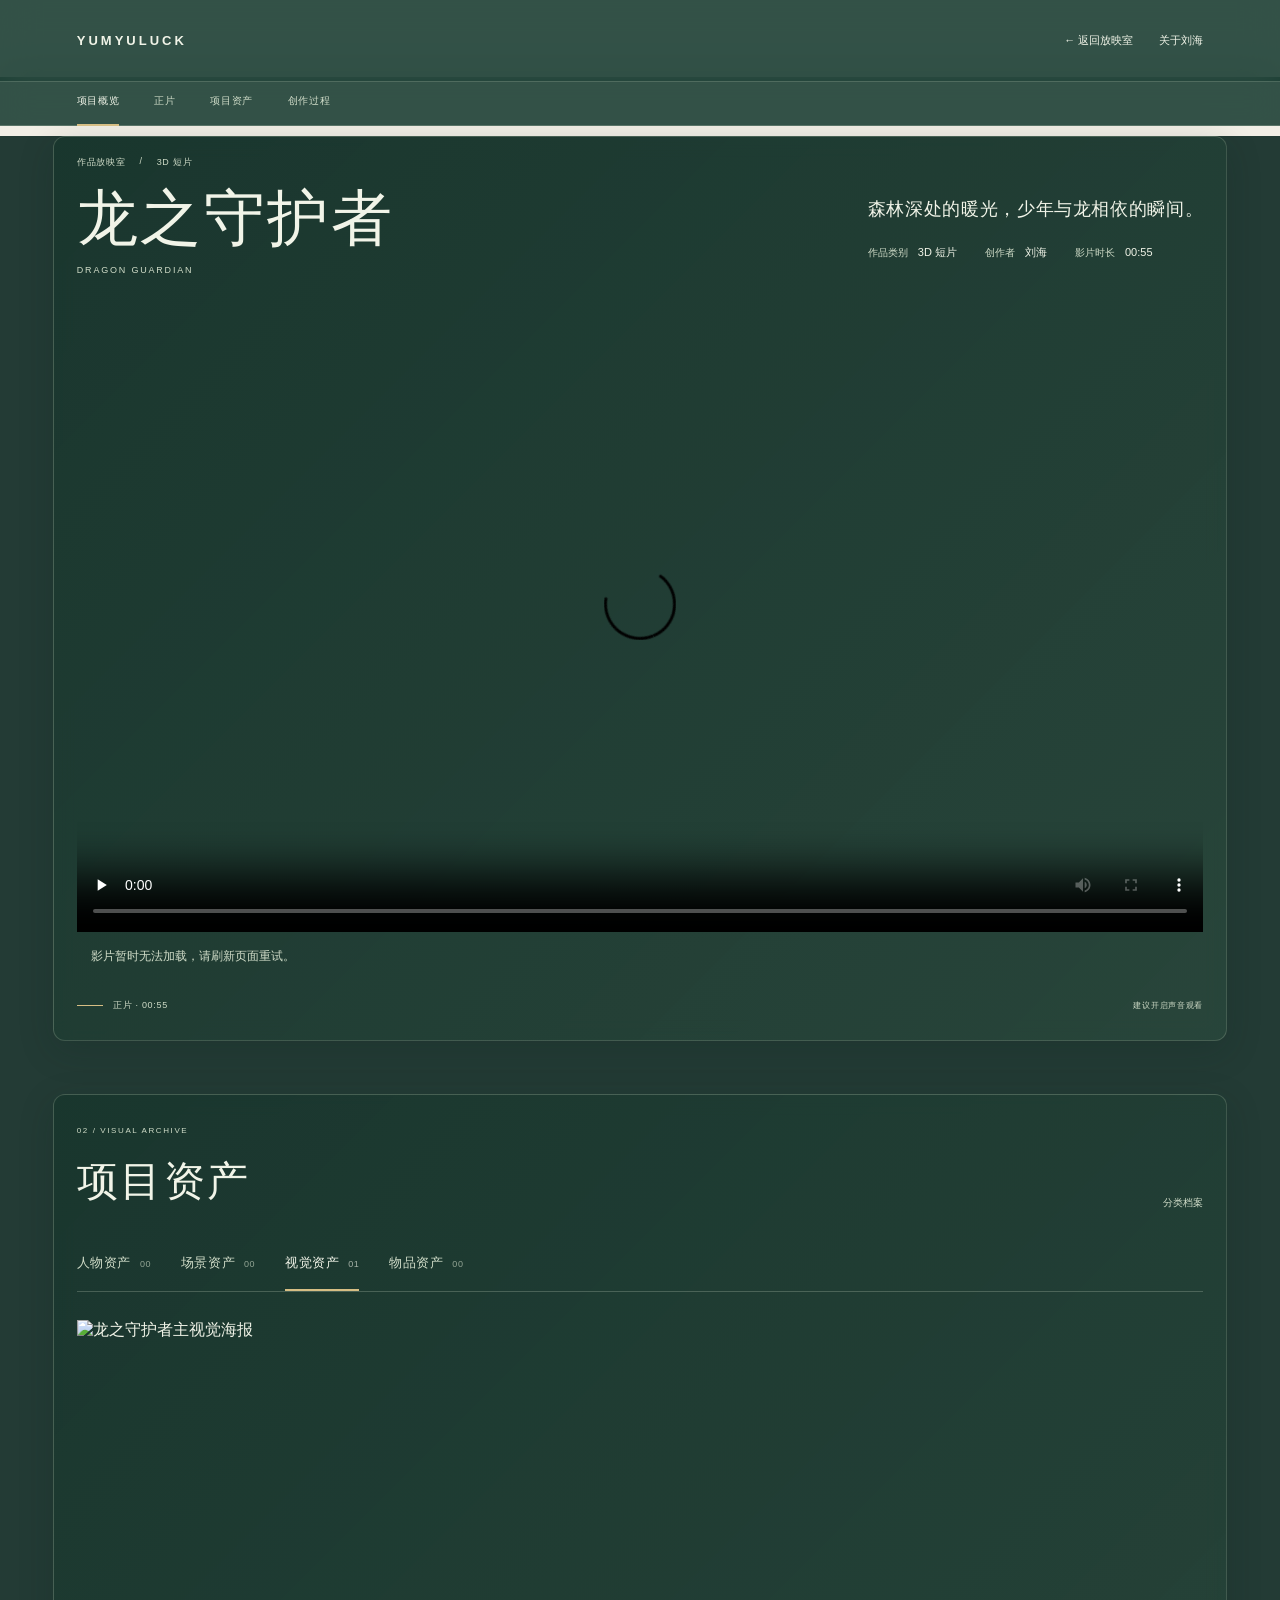
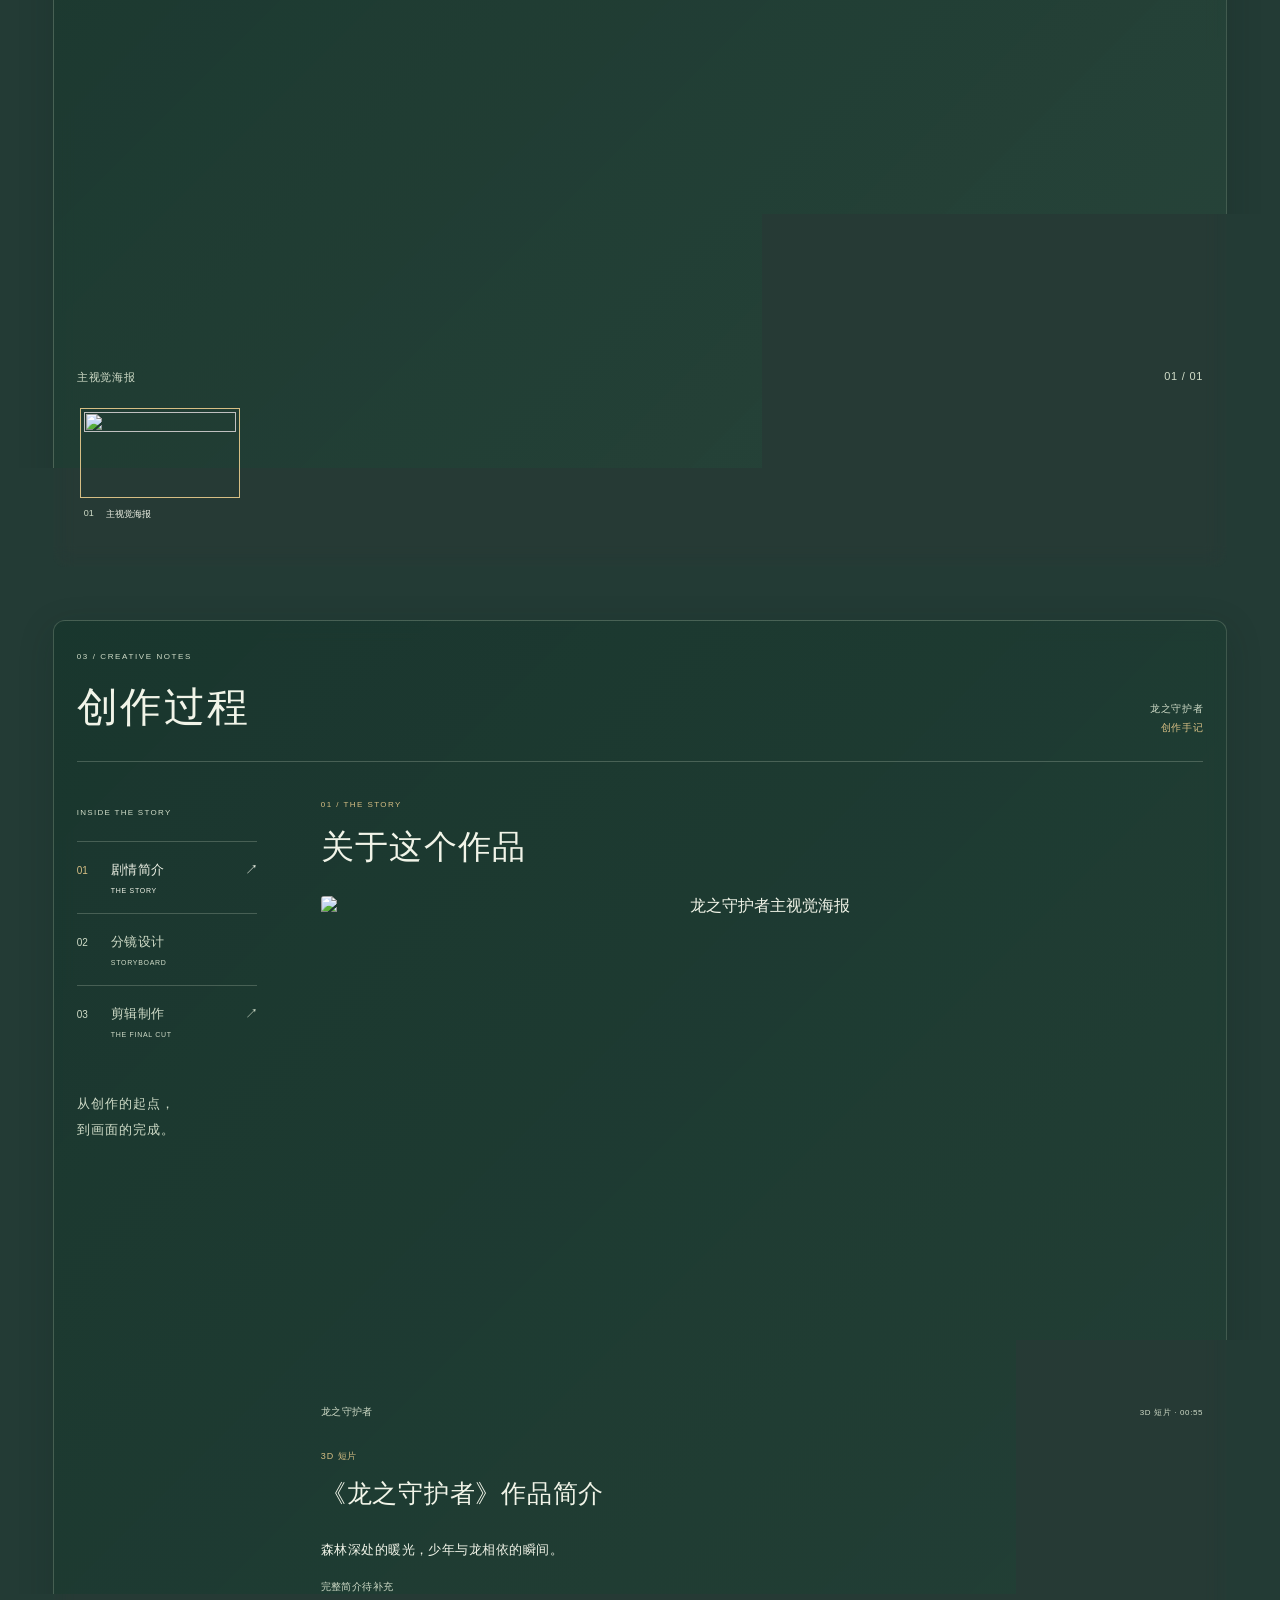
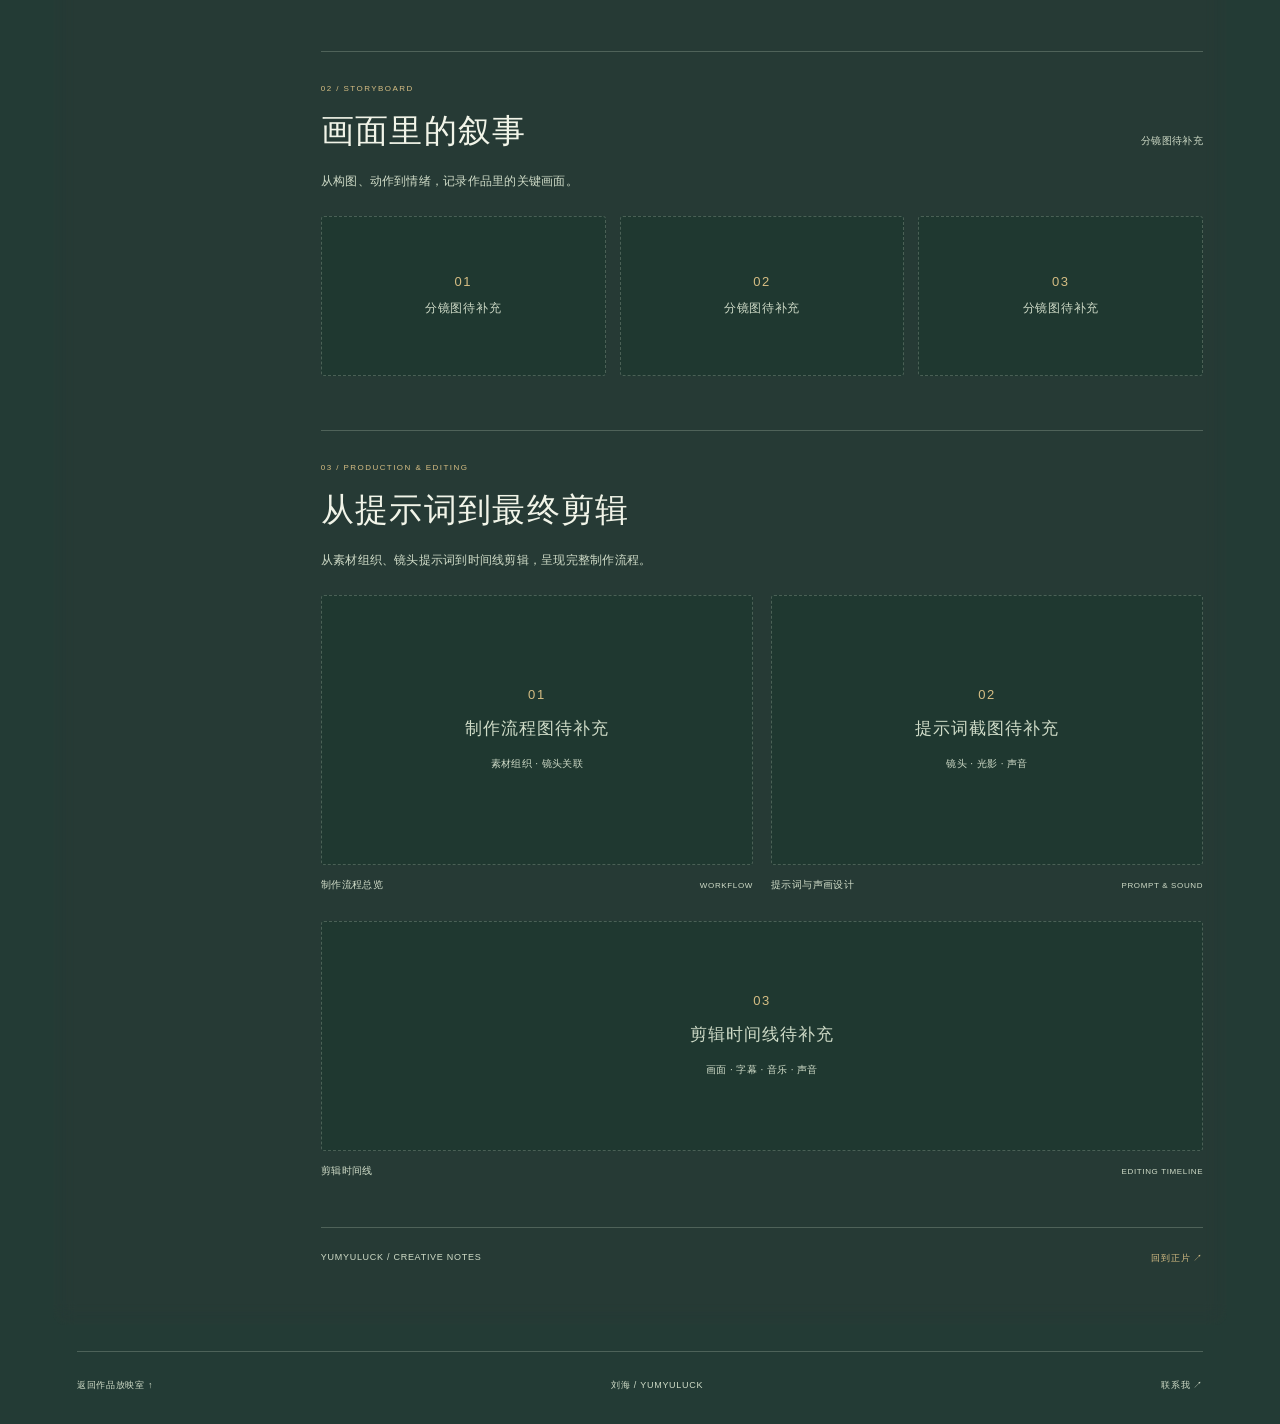
==== projects/dragon-guardian.html @ 790138c3 "Add files via upload" ====
<!doctype html><html lang="zh-CN"><head><meta charset="UTF-8"><meta name="viewport" content="width=device-width,initial-scale=1"><meta name="theme-color" content="#f2efe6"><meta name="description" content="龙之守护者 — 刘海的3D 短片作品。"><title>龙之守护者 — YUMYULUCK</title><link rel="stylesheet" href="../project-page.css?v=9"><link rel="stylesheet" href="../project-layout.css?v=2"><link rel="stylesheet" href="../project-themes.css?v=4"><script src="../vendor/hls.min.js" defer></script><script src="../project-film.js?v=1" defer></script><script src="../project-page.js?v=6" defer></script><link rel="stylesheet" href="../creative-notebook.css?v=4"><script src="../creative-notebook.js?v=1" defer></script></head><body class="project-page project-showcase" data-project="dragon-guardian"><a class="detail-skip" href="#project-content">跳至项目内容</a><header class="detail-header"><a class="detail-brand" href="../index.html#home" aria-label="返回首页">YUMYULUCK</a><nav aria-label="项目导航"><a href="../index.html#works">← 返回放映室</a><a href="../index.html#about">关于刘海</a></nav></header><main id="project-content"><nav class="project-sections" aria-label="本项目栏目"><a class="is-active" href="#overview">项目概览</a><a href="#film">正片</a><a href="#assets">项目资产</a><a href="#process">创作过程</a></nav><div class="dunhuang-opening"><section class="project-masthead " id="project-intro"><div class="project-breadcrumb"><a href="../index.html#works">作品放映室</a><span>/</span><span>3D 短片</span></div><div class="dunhuang-hero-heading"><div><h1><span class="project-title-text">龙之守护者</span></h1><p class="dunhuang-title-en">DRAGON GUARDIAN</p></div></div><div class="dunhuang-introduction" id="overview" aria-label="项目介绍"><div class="project-summary"><p>森林深处的暖光，少年与龙相依的瞬间。</p><dl><div><dt>作品类别</dt><dd>3D 短片</dd></div><div><dt>创作者</dt><dd>刘海</dd></div><div><dt>影片时长</dt><dd>00:55</dd></div></dl></div></div></section>
<section class="dunhuang-film page-section" id="film" aria-label="龙之守护者完整影片"><div class="dunhuang-media"><div class="project-screen"><video controls playsinline preload="metadata" poster="../assets/03-dragon-guardian.png" aria-label="龙之守护者完整影片" data-stream="../assets/films/dragon-guardian/index.m3u8"></video><button class="dunhuang-play" type="button" aria-label="播放龙之守护者完整影片" hidden><span class="dunhuang-play-mark" aria-hidden="true">▶</span><span class="dunhuang-play-text">播放正片</span></button></div><p class="film-error" hidden>影片暂时无法加载，请刷新页面重试。</p><div class="project-screen-caption"><span class="dunhuang-caption-left"><i class="dunhuang-caption-line" aria-hidden="true"></i>正片 · 00:55</span><span class="dunhuang-watch-note">建议开启声音观看</span></div></div></section></div><section class="project-assets page-section" id="assets" aria-labelledby="assets-title"><div class="project-section-heading"><div><p class="project-kicker">02 / VISUAL ARCHIVE</p><h2 id="assets-title">项目资产</h2></div><p>分类档案</p></div><div class="asset-library" data-asset-library><div class="asset-category-tabs" role="tablist" aria-label="项目资产分类"><button type="button" role="tab" id="asset-tab-characters" aria-controls="asset-category-panel" aria-selected="false" tabindex="-1" data-asset-category="characters">人物资产<span>00</span></button><button type="button" role="tab" id="asset-tab-scenes" aria-controls="asset-category-panel" aria-selected="false" tabindex="-1" data-asset-category="scenes">场景资产<span>00</span></button><button type="button" role="tab" id="asset-tab-visuals" aria-controls="asset-category-panel" aria-selected="true" tabindex="0" data-asset-category="visuals">视觉资产<span>01</span></button><button type="button" role="tab" id="asset-tab-objects" aria-controls="asset-category-panel" aria-selected="false" tabindex="-1" data-asset-category="objects">物品资产<span>00</span></button></div><div id="asset-category-panel" role="tabpanel" aria-labelledby="asset-tab-visuals" tabindex="0" class="asset-category-panel"><p class="asset-loading">正在整理视觉资产…</p></div><script type="application/json" data-project-assets>{"characters": [], "visuals": [{"src": "../assets/03-dragon-guardian.png", "title": "主视觉海报", "alt": "龙之守护者主视觉海报"}], "scenes": [], "process": [], "objects": []}</script></div></section><section class="project-process page-section creative-notebook" id="process" aria-labelledby="process-title" data-creative-notebook>
  <div class="project-section-heading notebook-heading">
    <div><p class="project-kicker">03 / CREATIVE NOTES</p><h2 id="process-title">创作过程</h2></div>
    <p>龙之守护者<span>创作手记</span></p>
  </div>
  <div class="notebook-layout">
    <nav class="notebook-nav" aria-label="创作手记目录">
      <p class="notebook-index">INSIDE THE STORY</p>
      <a href="#making-story" class="is-active" aria-current="location"><span>01</span><span>剧情简介<small>THE STORY</small></span><b aria-hidden="true">↗</b></a>
      <a href="#making-boards"><span>02</span><span>分镜设计<small>STORYBOARD</small></span><b aria-hidden="true">↗</b></a>
      <a href="#making-edit"><span>03</span><span>剪辑制作<small>THE FINAL CUT</small></span><b aria-hidden="true">↗</b></a>
      <p class="notebook-side-note">从创作的起点，<br>到画面的完成。</p>
    </nav>
    <div class="notebook-content">
      <article class="notebook-chapter" id="making-story" aria-labelledby="making-story-title">
        <header class="notebook-chapter-heading"><p>01 / THE STORY</p><h3 id="making-story-title">关于这个作品</h3></header>
        <figure class="notebook-figure notebook-story-cover">
          <button type="button" class="notebook-image-button" data-notebook-image data-caption="龙之守护者 · 主视觉海报" aria-label="放大查看龙之守护者海报"><img src="../assets/03-dragon-guardian.png" alt="龙之守护者主视觉海报" width="1672" height="941" loading="lazy"><span class="notebook-zoom" aria-hidden="true">↗ 放大查看</span></button>
          <figcaption><span>龙之守护者</span><span>3D 短片 · 00:55</span></figcaption>
        </figure>
        <div class="notebook-story-copy notebook-synopsis"><div><span class="notebook-label">3D 短片</span><h4>《龙之守护者》作品简介</h4></div><div class="notebook-synopsis-text"><p>森林深处的暖光，少年与龙相依的瞬间。</p><p class="notebook-pending-text">完整简介待补充</p></div></div>
      </article>
      <article class="notebook-chapter" id="making-boards" aria-labelledby="making-boards-title">
        <header class="notebook-chapter-heading"><p>02 / STORYBOARD</p><h3 id="making-boards-title">画面里的叙事</h3><span class="notebook-status">分镜图待补充</span></header>
        <p class="notebook-intro">从构图、动作到情绪，记录作品里的关键画面。</p>
        <div class="notebook-shot-grid notebook-storyboard-grid">
          <figure class="notebook-figure"><div class="notebook-empty notebook-board-empty"><span class="notebook-empty-number" aria-hidden="true">01</span><p>分镜图待补充</p></div></figure>
          <figure class="notebook-figure"><div class="notebook-empty notebook-board-empty"><span class="notebook-empty-number" aria-hidden="true">02</span><p>分镜图待补充</p></div></figure>
          <figure class="notebook-figure"><div class="notebook-empty notebook-board-empty"><span class="notebook-empty-number" aria-hidden="true">03</span><p>分镜图待补充</p></div></figure>
        </div>
      </article>
      <article class="notebook-chapter" id="making-edit" aria-labelledby="making-edit-title">
        <header class="notebook-chapter-heading"><p>03 / PRODUCTION & EDITING</p><h3 id="making-edit-title">从提示词到最终剪辑</h3></header>
        <p class="notebook-intro">从素材组织、镜头提示词到时间线剪辑，呈现完整制作流程。</p>
        <div class="notebook-production-grid">
          <figure class="notebook-figure notebook-production-figure"><div class="notebook-empty notebook-production-empty"><span class="notebook-empty-number" aria-hidden="true">01</span><p>制作流程图待补充</p><span>素材组织 · 镜头关联</span></div><figcaption><span>制作流程总览</span><span>WORKFLOW</span></figcaption></figure>
          <figure class="notebook-figure notebook-production-figure"><div class="notebook-empty notebook-production-empty"><span class="notebook-empty-number" aria-hidden="true">02</span><p>提示词截图待补充</p><span>镜头 · 光影 · 声音</span></div><figcaption><span>提示词与声画设计</span><span>PROMPT & SOUND</span></figcaption></figure>
          <figure class="notebook-figure notebook-production-figure notebook-production-wide"><div class="notebook-empty notebook-production-empty notebook-timeline-empty"><span class="notebook-empty-number" aria-hidden="true">03</span><p>剪辑时间线待补充</p><span>画面 · 字幕 · 音乐 · 声音</span></div><figcaption><span>剪辑时间线</span><span>EDITING TIMELINE</span></figcaption></figure>
        </div>
      </article>
      <div class="notebook-ending"><span>YUMYULUCK / CREATIVE NOTES</span><a href="#film">回到正片 ↗</a></div>
    </div>
  </div>
  <dialog class="notebook-lightbox" aria-labelledby="notebook-lightbox-title"><div class="notebook-lightbox-toolbar"><p id="notebook-lightbox-title"></p><button type="button" data-notebook-close aria-label="关闭图片预览">关闭 <span aria-hidden="true">×</span></button></div><img alt=""><p class="notebook-lightbox-hint">按 Esc 关闭</p></dialog>
</section></main><footer class="detail-footer"><a href="../index.html#works">返回作品放映室 ↑</a><span>刘海 / YUMYULUCK</span><a href="mailto:2637941098@qq.com">联系我 ↗</a></footer></body></html>
---- project-page.css ----
@font-face{font-family:Manrope;src:url('assets/fonts/manrope-title.ttf') format('truetype');font-weight:600;font-display:swap}
:root{color-scheme:light;font-family:Arial,"PingFang SC","Microsoft YaHei",sans-serif;color:#273329;background:#f2efe6;--line:#29352a26;--muted:#7c7c6b}
*{box-sizing:border-box}html{scroll-behavior:smooth;scroll-padding-top:0}body{margin:0}a{color:inherit;text-decoration:none}button,video,a{-webkit-tap-highlight-color:transparent}a:focus-visible,video:focus-visible{outline:2px solid #847754;outline-offset:6px}h1,h2,p,figure{margin:0}img{max-width:100%}::selection{background:#c9b48d;color:#263128}
.detail-skip{position:fixed;top:-60px;left:20px;z-index:100;padding:12px;background:#273329;color:#f2efe6}.detail-skip:focus{top:15px}
.detail-header{position:fixed;inset:0 0 auto;z-index:20;padding:25px 6%;min-height:78px;display:flex;justify-content:space-between;align-items:center;gap:20px;background:#f2efe6df;backdrop-filter:blur(18px);border-bottom:1px solid #29352a0d}
.detail-brand{font-family:Manrope,Arial,sans-serif;font-size:13px;letter-spacing:.23em;font-weight:600}.detail-header nav{display:flex;gap:26px;font-size:11px}.detail-header nav a{padding:8px 0}.detail-header nav a:hover{color:#9b7048}
.project-masthead,.page-section,.detail-footer{width:88%;max-width:1320px;margin-left:auto;margin-right:auto}.project-masthead{padding-top:120px}.project-breadcrumb{display:flex;gap:14px;font-size:9px;letter-spacing:.08em;color:var(--muted)}
.project-title-line{display:flex;align-items:baseline;justify-content:space-between;gap:28px;padding:29px 0 32px}.project-title-line h1{font-family:"Songti SC",SimSun,serif;font-size:clamp(34px,4.4vw,65px);font-weight:400;line-height:1.25;letter-spacing:.045em}.project-title-line>p{font-size:9px;letter-spacing:.17em;text-align:right;color:var(--muted)}
.project-screen{background:#10140f;line-height:0;padding:0}.project-screen video{display:block;width:100%;height:auto;aspect-ratio:16/9;max-height:72svh;object-fit:contain;background:#10140f}.project-screen-caption,.project-cover figcaption{display:flex;justify-content:space-between;gap:15px;margin-top:14px;font-size:8px;letter-spacing:.12em;color:var(--muted);line-height:1.7}.project-cover>img{display:block;width:100%;max-height:72svh;object-fit:contain;background:#151a13}
.page-section{border-top:1px solid var(--line);margin-top:76px;padding-top:32px}.project-kicker{font-size:8px;letter-spacing:.2em;color:var(--muted);margin-bottom:18px}.page-section h2{font-family:"Songti SC",SimSun,serif;font-size:clamp(29px,3.2vw,45px);font-weight:400;letter-spacing:.06em;line-height:1.4}
.project-overview{display:grid;grid-template-columns:1fr 1.5fr;gap:10%}.project-summary>p{font-family:"Songti SC",SimSun,serif;font-size:clamp(20px,2vw,28px);line-height:1.9;letter-spacing:.035em;max-width:650px}.project-summary dl{display:grid;grid-template-columns:repeat(3,minmax(0,1fr));gap:25px;margin:35px 0 0;border-top:1px solid var(--line);padding-top:20px}.project-summary dt{font-size:9px;color:var(--muted);margin-bottom:9px}.project-summary dd{margin:0;font-size:11px;line-height:1.8}
.project-section-heading{display:flex;justify-content:space-between;align-items:flex-end;gap:25px;margin-bottom:30px}.project-section-heading>p{font-size:10px;color:var(--muted)}.project-section-heading>p span{margin-left:32px;font-size:8px}.asset-feature>a{position:relative;display:block;background:#181c15;overflow:hidden}.asset-feature img{display:block;width:100%;height:auto;aspect-ratio:1672/941;object-fit:contain;transition:filter .3s}.asset-feature a:hover img{filter:brightness(1.05)}.asset-open{position:absolute;right:18px;bottom:18px;background:#171d16c7;color:#eee9da;backdrop-filter:blur(8px);padding:13px 18px;font-size:10px;letter-spacing:.04em}.asset-feature figcaption{display:flex;justify-content:space-between;gap:18px;margin-top:15px;font-size:9px;letter-spacing:.1em;color:var(--muted)}
.detail-footer{border-top:1px solid var(--line);display:flex;justify-content:space-between;gap:20px;margin-top:25px;padding:27px 0 32px;font-size:9px;letter-spacing:.08em;color:var(--muted)}
@media(max-width:700px){.detail-header{padding:18px 7%;min-height:70px;gap:14px}.detail-brand{font-size:10px;letter-spacing:.16em}.detail-header nav{font-size:9px;gap:16px}.project-masthead,.page-section,.detail-footer{width:86%}.project-masthead{padding-top:100px}.project-breadcrumb{font-size:8px}.project-title-line{display:block;padding:24px 0}.project-title-line h1{font-size:34px;letter-spacing:.02em}.project-title-line>p{font-size:7px;margin-top:15px;text-align:left}.project-screen video,.project-cover>img{max-height:65svh}.project-screen-caption{font-size:6px;letter-spacing:.05em}.page-section{margin-top:49px;padding-top:25px}.project-overview{grid-template-columns:1fr;gap:25px}.project-summary>p{font-size:20px}.project-summary dl{gap:15px;margin-top:25px}.project-summary dd{font-size:10px}.project-kicker{font-size:7px;margin-bottom:12px}.project-section-heading{gap:10px;align-items:flex-end}.project-section-heading>p{font-size:8px}.project-section-heading>p span{margin-left:13px}.asset-open{right:10px;bottom:10px;padding:9px 12px;font-size:8px}.asset-feature figcaption{font-size:7px;letter-spacing:.04em}.asset-feature figcaption span:last-child{max-width:45%;text-align:right}.detail-footer{flex-wrap:wrap;font-size:8px;gap:18px}.detail-footer>span{display:none}}
.project-sections{position:fixed;top:77px;left:0;z-index:19;display:flex;gap:35px;align-items:center;width:100%;background:#f2efe6e8;backdrop-filter:blur(15px);border-bottom:1px solid var(--line);padding:13px max(6%, calc((100% - 1320px)/2));font-size:10px;letter-spacing:.06em}
.project-sections a{position:relative;padding:4px 0;color:var(--muted)}.project-sections a.is-active{color:#403427}.project-sections a.is-active::after{content:"";position:absolute;bottom:-14px;left:0;right:0;height:2px;background:#a17f4c}
.project-masthead{padding-top:157px}.project-overview,.project-assets,.project-process,.project-cover{scroll-margin-top:145px}
.project-process{padding-bottom:65px}.process-layout{display:grid;grid-template-columns:1fr 2fr;gap:7%;margin-top:25px}.process-outline p{display:flex;gap:25px;align-items:baseline;padding:20px 0;border-top:1px solid var(--line);font-size:13px}.process-outline p>span{font-size:9px;color:var(--muted)}.process-placeholder{min-height:230px;display:flex;flex-direction:column;align-items:center;justify-content:center;border:1px dashed var(--line);gap:15px;background:#f2efe650;color:var(--muted);padding:25px;text-align:center}.process-placeholder-mark{font-size:29px;font-weight:400;opacity:.55}.process-placeholder p{font-size:14px;letter-spacing:.13em}.process-placeholder>span:last-child{font-size:10px;line-height:1.8}
@media(max-width:700px){.project-sections{top:69px;width:100%;gap:24px;font-size:9px;padding:12px 7%}.project-masthead{padding-top:140px}.project-overview,.project-assets,.project-process,.project-cover{scroll-margin-top:130px}.process-layout{grid-template-columns:1fr;gap:20px}.process-outline{display:grid;grid-template-columns:repeat(3,minmax(0,1fr));gap:12px}.process-outline p{flex-direction:column;gap:8px;font-size:10px;padding:14px 0}.process-placeholder{min-height:190px}.project-process{padding-bottom:30px}}
/* This artwork belongs only to the Dunhuang project. */
.project-dunhuang{position:relative;isolation:isolate;background:#fbf4e5;color:#403427;--line:#80623833;--muted:#8b775a}
.project-dunhuang::before{content:"";position:fixed;inset:0;z-index:-1;pointer-events:none;background:url('assets/dunhuang-paper-clouds.png') center center/cover no-repeat}
.project-dunhuang .detail-header{background:#fbf4e5c9;border-color:#8062381a}
.project-dunhuang .project-sections{background:#fbf4e5cc}
@media(prefers-reduced-motion:reduce){html{scroll-behavior:auto}.asset-feature img{transition:none}}

.asset-stage{margin:0}.asset-stage>img{display:block;width:100%;height:auto;aspect-ratio:1672/941;object-fit:contain;background:#efe4cd}.asset-stage figcaption{display:flex;justify-content:space-between;gap:20px;padding:16px 0 20px;font-size:11px;letter-spacing:.07em;color:var(--muted)}.asset-thumbnails{display:flex;gap:18px;overflow-x:auto;padding:3px 3px 12px}.asset-thumb{flex:0 0 160px;appearance:none;cursor:pointer;color:inherit;text-align:left;font:inherit;background:transparent;border:0;padding:0;opacity:.62;transition:opacity .2s}.asset-thumb img{display:block;width:100%;height:auto;aspect-ratio:16/9;object-fit:cover;border:1px solid transparent;padding:3px}.asset-thumb>span{display:flex;gap:12px;padding:10px 4px;font-size:9px;color:var(--muted)}.asset-thumb b{font-weight:400;color:inherit}.asset-thumb.is-selected,.asset-thumb:hover{opacity:1}.asset-thumb.is-selected img{border-color:#a17f4c}.asset-thumb.is-selected b{color:#403427}.asset-thumb:focus-visible{outline:2px solid #a17f4c;outline-offset:2px}
@media(max-width:700px){.asset-thumbnails{gap:12px}.asset-thumb{flex-basis:128px}.asset-stage figcaption{font-size:9px;padding:13px 0 15px}}
/* Light frosted sheets separate project content from the decorative paper. */
.project-dunhuang .project-masthead,.project-dunhuang .page-section{position:relative;isolation:isolate}
.project-dunhuang .project-masthead::before,.project-dunhuang .page-section::before{content:"";position:absolute;inset:0 -24px -24px;z-index:-1;pointer-events:none;background:linear-gradient(135deg,#fffdf57d,#fff9e957);backdrop-filter:blur(10px) saturate(.85);-webkit-backdrop-filter:blur(10px) saturate(.85);border:1px solid #ffffff80;border-radius:12px;box-shadow:0 10px 35px #88632e0a}
.project-dunhuang .project-masthead::before{top:137px}
.project-dunhuang .page-section{border-top-color:transparent}
.project-dunhuang .project-process{margin-bottom:50px}
@media(max-width:700px){.project-dunhuang .project-masthead::before,.project-dunhuang .page-section::before{left:-14px;right:-14px;bottom:-16px;border-radius:9px}.project-dunhuang .project-masthead::before{top:123px}}
.asset-category-tabs{display:flex;gap:30px;border-bottom:1px solid var(--line);margin-bottom:28px;overflow-x:auto}.asset-category-tabs button{appearance:none;flex-shrink:0;cursor:pointer;background:transparent;border:0;border-bottom:2px solid transparent;padding:14px 0 17px;color:var(--muted);font:inherit;font-size:13px;letter-spacing:.04em}.asset-category-tabs button span{margin-left:9px;font-size:9px;opacity:.65}.asset-category-tabs button[aria-selected=true]{color:#403427;border-bottom-color:#a17f4c}.asset-category-tabs button:focus-visible{outline:2px solid #a17f4c;outline-offset:-2px}.asset-empty{min-height:230px;display:flex;flex-direction:column;align-items:center;justify-content:center;gap:15px;color:var(--muted);background:#fffaf142;border:1px dashed var(--line)}.asset-empty p{font-size:14px;letter-spacing:.1em}.asset-empty span,.asset-loading{font-size:11px}.asset-category-panel:focus-visible{outline:2px solid #a17f4c;outline-offset:5px}
@media(max-width:700px){.asset-category-tabs{gap:18px;margin-bottom:20px}.asset-category-tabs button{font-size:11px;padding:12px 0 14px}.asset-category-tabs button span{margin-left:5px;font-size:8px}.asset-empty{min-height:180px}}
@media(max-width:700px){.asset-category-tabs{display:grid;grid-template-columns:repeat(4,minmax(0,1fr));gap:0}.asset-category-tabs button{font-size:11px;text-align:center;letter-spacing:0}.asset-category-tabs button span{display:block;margin:5px 0 0}}
.asset-thumbnails{scrollbar-width:none;-ms-overflow-style:none;cursor:grab;user-select:none;-webkit-user-select:none;overscroll-behavior-x:contain}.asset-thumbnails::-webkit-scrollbar{display:none}.asset-thumbnails .asset-thumb{cursor:inherit}.asset-thumbnails.is-dragging{cursor:grabbing}.asset-thumbnails img{-webkit-user-drag:none;user-select:none}
---- project-layout.css ----
/* This opening composition belongs only to the Dunhuang project. */
.project-showcase .project-masthead{padding-top:153px;padding-bottom:24px}
.project-showcase .project-masthead::before{top:136px;background:linear-gradient(145deg,#fffdf77a,#fffaf052);backdrop-filter:blur(12px) saturate(.85);-webkit-backdrop-filter:blur(12px) saturate(.85)}
.dunhuang-hero-heading{display:flex;justify-content:space-between;align-items:center;gap:40px;padding:25px 0 29px}
.project-showcase .dunhuang-hero-heading h1{display:flex;align-items:center;gap:24px;font-family:"Songti SC",SimSun,serif;font-weight:400;color:#473728;line-height:1.1;white-space:nowrap}
.dunhuang-title-place{font-size:clamp(56px,6.5vw,88px);letter-spacing:.08em}.dunhuang-title-name{font-size:clamp(25px,2.8vw,38px);letter-spacing:.16em;border-left:1px solid #b8915a70;padding:9px 0 9px 25px}
.dunhuang-title-en{margin-top:15px;font-size:9px;letter-spacing:.2em;color:#a18762}.dunhuang-hero-intro{max-width:250px;font-family:"Songti SC",SimSun,serif;font-size:16px;line-height:1.9;color:#89704f;letter-spacing:.07em;text-wrap:pretty}
.dunhuang-media{width:min(100%,calc((100svh - 345px)*1.777778));min-width:min(100%,480px);margin-inline:auto}
.project-showcase .project-screen{position:relative;overflow:hidden;border:1px solid #fff9e880;border-radius:5px;background:#342a20;box-shadow:0 16px 40px -20px #6c4f3299}
.project-showcase .project-screen video{display:block;width:100%;height:auto;aspect-ratio:16/9;max-height:none;background:#342a20}
.dunhuang-play{position:absolute;left:50%;top:50%;transform:translate(-50%,-50%);display:flex;align-items:center;gap:12px;border:1px solid #fff8e9a0;border-radius:50px;padding:12px 22px 12px 15px;background:#fff8e9d9;color:#60462b;backdrop-filter:blur(15px);font:inherit;font-size:12px;letter-spacing:.12em;cursor:pointer;box-shadow:0 4px 22px #30200f22;transition:background .2s,box-shadow .2s}
.dunhuang-play[hidden]{display:none}.dunhuang-play:hover{background:#fff8e9;box-shadow:0 5px 28px #30200f44}.dunhuang-play-mark{width:32px;height:32px;border:1px solid #bda07866;border-radius:50%;display:grid;place-items:center}.dunhuang-play svg{width:12px;height:12px;margin-left:2px;fill:currentColor}.project-showcase .project-screen-caption{margin-top:16px;font-size:9px;letter-spacing:.08em;align-items:center;color:#907959}.dunhuang-caption-left{display:flex;gap:10px;align-items:center}.dunhuang-caption-line{display:inline-block;width:26px;height:1px;background:#c0a471}.dunhuang-watch-note{font-size:8px;color:#a18a6a}
@media(max-width:800px){.dunhuang-hero-heading{gap:25px}.dunhuang-hero-intro{max-width:190px;font-size:14px}.project-showcase .dunhuang-hero-heading h1{gap:16px}.dunhuang-title-name{padding-left:17px;letter-spacing:.08em}.dunhuang-media{width:100%;min-width:0}}
@media(max-width:600px){.project-showcase .project-masthead{padding-top:140px;padding-bottom:8px}.project-showcase .project-masthead::before{top:122px}.dunhuang-hero-heading{display:block;padding:25px 0 23px}.dunhuang-title-place{font-size:55px}.dunhuang-title-name{font-size:25px}.dunhuang-title-en{font-size:7px;letter-spacing:.14em;margin-top:12px}.dunhuang-hero-intro{font-size:13px;line-height:1.8;max-width:100%;margin-top:20px;letter-spacing:.035em}.dunhuang-play{padding:8px 15px 8px 9px;gap:8px;font-size:10px}.dunhuang-play-mark{width:28px;height:28px}.project-showcase .project-screen-caption{font-size:7px;margin-top:12px;letter-spacing:.03em;gap:10px}.dunhuang-watch-note{font-size:7px}.dunhuang-caption-line{width:16px}}
@media(max-width:360px){.dunhuang-title-place{font-size:45px}.dunhuang-title-name{font-size:21px}.project-showcase .dunhuang-hero-heading h1{gap:13px}.dunhuang-title-name{padding-left:13px}}
@media(prefers-reduced-motion:reduce){.dunhuang-play{transition:none}}

/* Restore the broad continuous opening sheet and large film composition. */
.project-showcase .dunhuang-opening,.project-showcase .page-section,.project-showcase .detail-footer{width:88%;max-width:1320px;margin-inline:auto}
.project-showcase .dunhuang-opening{position:relative;isolation:isolate;margin-top:136px;padding:20px 0 4px}
.project-showcase .dunhuang-opening::before{content:"";position:absolute;inset:0 -24px -24px;z-index:-1;pointer-events:none;background:linear-gradient(135deg,#fffdf57d,#fff9e957);backdrop-filter:blur(10px) saturate(.85);-webkit-backdrop-filter:blur(10px) saturate(.85);border:1px solid #ffffff80;border-radius:12px;box-shadow:0 10px 35px #88632e0a}
.project-showcase .dunhuang-opening .project-masthead{width:100%;max-width:none;padding:0}
.project-showcase .project-masthead::before,.project-showcase .dunhuang-film::before{display:none}
.dunhuang-hero-heading{display:block;padding:16px 0 12px}
.dunhuang-title-place{font-size:62px}.dunhuang-title-name{font-size:28px;padding-block:6px;letter-spacing:.12em}
.dunhuang-title-en{margin-top:12px}
.dunhuang-introduction{scroll-margin-top:145px}
.project-showcase .dunhuang-introduction .project-summary>p{max-width:720px;font-size:18px;line-height:1.65}
.project-showcase .dunhuang-introduction .project-summary dl{display:flex;flex-wrap:wrap;gap:12px 26px;margin-top:12px;padding-top:0;border-top:0;width:fit-content;max-width:100%}
.project-showcase .dunhuang-introduction .project-summary dl>div{display:flex;align-items:baseline;gap:10px}
.project-showcase .dunhuang-introduction .project-summary dt{margin:0;font-size:10px}
.project-showcase .dunhuang-introduction .project-summary dd{font-size:11px}
.project-showcase .dunhuang-opening .dunhuang-film{width:100%;max-width:none;margin-top:24px;padding-top:0;border:0;scroll-margin-top:145px}
.dunhuang-media{width:100%;max-width:none;min-width:0;margin-inline:auto}
.project-showcase .project-screen{border:0;border-radius:0;box-shadow:none;background:transparent}
.project-showcase .project-screen video{background:transparent;border:0;border-radius:0;box-shadow:none;object-fit:cover}
.dunhuang-play{border-color:#fffaf178;background:linear-gradient(135deg,#fff9ee38,#fff9ee14);color:#fffdf6;backdrop-filter:blur(18px) saturate(1.2);-webkit-backdrop-filter:blur(18px) saturate(1.2);box-shadow:inset 0 1px 0 #ffffff3d,0 6px 22px #3f28142b;text-shadow:0 1px 4px #32200e66}
.dunhuang-play:hover{background:linear-gradient(135deg,#fff9ee50,#fff9ee25);box-shadow:inset 0 1px 0 #ffffff55,0 8px 24px #3f28143d}
.dunhuang-play-mark{border-color:#fffdf05c;background:#fffef30a}
@media(max-width:700px){
.project-showcase .dunhuang-opening,.project-showcase .page-section,.project-showcase .detail-footer{width:86%}
.project-showcase .dunhuang-opening{margin-top:123px;padding-top:18px}
.dunhuang-title-place{font-size:48px}.dunhuang-title-name{font-size:23px}
.dunhuang-hero-heading{padding-top:16px;padding-bottom:12px}
.project-showcase .dunhuang-opening::before{left:-14px;right:-14px;bottom:-16px;border-radius:9px}
.dunhuang-introduction{scroll-margin-top:130px}
.project-showcase .dunhuang-introduction .project-summary>p{font-size:17px}
.project-showcase .dunhuang-introduction .project-summary dl{gap:10px 20px}
.project-showcase .dunhuang-film{margin-top:24px;scroll-margin-top:130px}
}

/* Share the opening row between the title and project details. */
.project-showcase .dunhuang-opening .project-masthead{display:grid;grid-template-columns:minmax(360px,1fr) minmax(0,1fr);column-gap:60px;align-items:center}
.project-showcase .project-breadcrumb{grid-column:1/-1}
.dunhuang-hero-heading{grid-column:1;padding:16px 0 0}
.dunhuang-introduction{grid-column:2;justify-self:end;max-width:530px;padding-top:12px}
.project-showcase .dunhuang-introduction .project-summary>p{font-size:18px;line-height:1.8;text-wrap:pretty}
.project-showcase .dunhuang-introduction .project-summary dl{margin-top:18px;gap:12px 28px}
@media(max-width:1000px) and (min-width:761px){
.project-showcase .dunhuang-opening .project-masthead{grid-template-columns:minmax(300px,1fr) minmax(0,1fr);column-gap:32px}
.dunhuang-title-place{font-size:54px}.dunhuang-title-name{font-size:25px;padding-left:18px}
.project-showcase .dunhuang-hero-heading h1{gap:18px}
.project-showcase .dunhuang-introduction .project-summary>p{font-size:16px}
.project-showcase .dunhuang-introduction .project-summary dl{gap:8px 18px;margin-top:12px}
}
@media(max-width:760px){
.project-showcase .dunhuang-opening .project-masthead{display:block}
.dunhuang-hero-heading{padding:16px 0 12px}
.dunhuang-introduction{max-width:none;padding-top:0}
.project-showcase .dunhuang-introduction .project-summary>p{font-size:17px}
.project-showcase .dunhuang-introduction .project-summary dl{margin-top:12px;gap:10px 20px}
}

.project-showcase{color:#403427;--line:#80623833;--muted:#8b775a}
.project-showcase:not(.project-dunhuang){background:#f7f1e6}
.project-showcase .detail-header{background:#fbf4e5c9;border-color:#8062381a}
.project-showcase .project-sections{background:#fbf4e5cc}
.project-showcase .page-section{position:relative;isolation:isolate;border-top-color:transparent}
.project-showcase .page-section::before{content:"";position:absolute;inset:0 -24px -24px;z-index:-1;pointer-events:none;background:linear-gradient(135deg,#fffdf57d,#fff9e957);backdrop-filter:blur(10px) saturate(.85);-webkit-backdrop-filter:blur(10px) saturate(.85);border:1px solid #ffffff80;border-radius:12px;box-shadow:0 10px 35px #88632e0a}
.project-showcase .dunhuang-film::before{display:none}
.project-showcase .project-process{margin-bottom:50px}
.project-title-text{font-size:clamp(34px,4.8vw,62px);letter-spacing:.04em;white-space:normal;overflow-wrap:anywhere}
.project-title-long .project-title-text{font-size:clamp(28px,3vw,42px)}
.project-showcase .project-title-long h1{white-space:normal}
.project-showcase .is-portrait .project-screen video{width:auto;height:min(70svh,800px);max-width:100%;aspect-ratio:9/16;object-fit:contain;margin-inline:auto}
.film-error{font-size:12px;line-height:1.8;padding:14px;color:#876445}
@media(max-width:1000px) and (min-width:761px){.project-title-text{font-size:40px}.project-title-long .project-title-text{font-size:28px}}
@media(max-width:760px){.project-title-text{font-size:40px}.project-title-long .project-title-text{font-size:28px}}
@media(max-width:700px){.project-showcase .page-section::before{left:-14px;right:-14px;bottom:-16px;border-radius:9px}}

@media(max-width:760px){.project-showcase .dunhuang-introduction{justify-self:stretch;width:100%}}
---- project-themes.css ----
/* Shared composition, project-owned imagery and colour. */
.project-showcase.project-page{--theme-base:#fbf4e5;--theme-ink:#403427;--theme-muted:#8b775a;--theme-accent:#a17f4c;--theme-line:#80623833;--theme-header:#fbf4e5d9;--theme-sheet-start:#fffdf57d;--theme-sheet-end:#fff9e957;--theme-sheet-border:#ffffff80;--theme-shadow:#88632e0a;--theme-empty:#fffaf142;position:relative;isolation:isolate;color:var(--theme-ink);--muted:var(--theme-muted);--line:var(--theme-line);background:var(--theme-base)}
.project-showcase[data-project="ter-traditum"]{--theme-art:url('assets/ter-traditum-background-v2.png');--theme-base:#380b15;--theme-ink:#fff1df;--theme-muted:#e1c2b7;--theme-accent:#dab783;--theme-line:#dfbda34a;--theme-header:#480e1be6;--theme-sheet-start:#571522e3;--theme-sheet-end:#721d2ad1;--theme-sheet-border:#dab78345;--theme-shadow:#21030b3b;--theme-empty:#4d101d80}
.project-showcase[data-project="golden-wish"]{--theme-art:url('assets/golden-wish-background.png');--theme-base:#d9d0dd;--theme-ink:#3c3046;--theme-muted:#76647d;--theme-accent:#a17b48;--theme-line:#7c6c8438;--theme-header:#eee7efdf;--theme-sheet-start:#fcf9fcbd;--theme-sheet-end:#f2eaf4a8;--theme-sheet-border:#fffaff99;--theme-shadow:#49374c0e;--theme-empty:#fbf6fd73}
.project-showcase[data-project="dragon-guardian"]{--theme-art:url('assets/dragon-guardian-background.png');--theme-base:#233b35;--theme-ink:#f1f4e8;--theme-muted:#d0dcc8;--theme-accent:#d6be84;--theme-line:#d3dfce3d;--theme-header:#183c32e0;--theme-sheet-start:#18362de0;--theme-sheet-end:#29483cc9;--theme-sheet-border:#d5e0c933;--theme-shadow:#0d221c33;--theme-empty:#18362d80}
.project-showcase[data-project="veo"]{--theme-art:url('assets/veo-background.png');--theme-base:#efe4d3;--theme-ink:#493925;--theme-muted:#8b7253;--theme-accent:#a57843;--theme-line:#96734733;--theme-header:#faf3e7df;--theme-sheet-start:#fffaf1bd;--theme-sheet-end:#f8efdfa8;--theme-sheet-border:#fffdf299;--theme-shadow:#8c6c400d;--theme-empty:#fff9ec73}
.project-showcase[data-project="fluffy-knight"]{--theme-art:url('assets/fluffy-knight-cover.jpg');--theme-base:#e7edf0;--theme-ink:#304d5b;--theme-muted:#657d87;--theme-accent:#b28b4b;--theme-line:#547b8c33;--theme-header:#eef5f8eb;--theme-sheet-start:#f6fbfde8;--theme-sheet-end:#e8f1f5dc;--theme-sheet-border:#ffffffa6;--theme-shadow:#385b6d0d;--theme-empty:#f6fbfd73}
.project-showcase[data-project="reverse-scent"]{--theme-art:url('assets/reverse-scent-cover.jpg');--theme-base:#e5e1d8;--theme-ink:#3d4038;--theme-muted:#727766;--theme-accent:#888267;--theme-line:#757b6833;--theme-header:#efeee6e8;--theme-sheet-start:#f7f6eedf;--theme-sheet-end:#eae9dfd9;--theme-sheet-border:#fffff480;--theme-shadow:#474b3b0d;--theme-empty:#f7f6ee73}
.project-showcase[data-project="sakura"]{--theme-art:url('assets/sakura-background.png');--theme-base:#f1e5e9;--theme-ink:#483443;--theme-muted:#8e7183;--theme-accent:#ae6c87;--theme-line:#a0728a33;--theme-header:#fff0f5e8;--theme-sheet-start:#fff7fae8;--theme-sheet-end:#f7e8efdc;--theme-sheet-border:#fffaff99;--theme-shadow:#7d4b680d;--theme-empty:#fff5f973}
.project-showcase:not(.project-dunhuang)::before{content:"";position:fixed;inset:0;z-index:-1;pointer-events:none;background:var(--theme-art) center/cover no-repeat}
.project-showcase[data-project="fluffy-knight"]::before,.project-showcase[data-project="reverse-scent"]::before{filter:blur(20px);transform:scale(1.06);opacity:.55}
.project-showcase .detail-header,.project-showcase .project-sections{background:var(--theme-header);border-color:var(--theme-line)}
.project-showcase .dunhuang-opening::before,.project-showcase .page-section::before{background:linear-gradient(135deg,var(--theme-sheet-start),var(--theme-sheet-end));border-color:var(--theme-sheet-border);box-shadow:0 10px 35px var(--theme-shadow)}
.project-showcase .dunhuang-hero-heading h1,.project-showcase .project-sections a.is-active,.project-showcase .asset-category-tabs button[aria-selected=true],.project-showcase .asset-thumb.is-selected b{color:var(--theme-ink)}
.project-showcase .dunhuang-title-en,.project-showcase .project-screen-caption,.project-showcase .dunhuang-watch-note,.project-showcase .film-error{color:var(--theme-muted)}
.project-showcase .dunhuang-title-name{border-color:var(--theme-line)}
.project-showcase .project-sections a.is-active::after,.project-showcase .dunhuang-caption-line{background:var(--theme-accent)}
.project-showcase .asset-category-tabs button[aria-selected=true]{border-bottom-color:var(--theme-accent)}
.project-showcase .asset-thumb.is-selected img{border-color:var(--theme-accent)}
.project-showcase .asset-empty,.project-showcase .process-placeholder{background:var(--theme-empty);border-color:var(--theme-line);color:var(--theme-muted)}
.project-showcase .asset-stage>img{background:transparent}
.project-showcase a:focus-visible,.project-showcase video:focus-visible,.project-showcase button:focus-visible,.project-showcase .asset-category-panel:focus-visible{outline-color:var(--theme-accent)}
.project-showcase .detail-header nav a:hover{color:var(--theme-accent)}

.project-showcase[data-project="dunhuang"]::before{background-image:url('assets/dunhuang-project-background.png')}
---- creative-notebook.css ----
.creative-notebook{--note-ink:var(--theme-ink,#483443);--note-muted:var(--theme-muted,#8e7183);--note-accent:var(--theme-accent,#ae6c87);--note-line:var(--theme-line,#a0728a33);padding-bottom:36px}
.notebook-heading{padding-bottom:24px;border-bottom:1px solid var(--note-line);margin-bottom:38px}
.notebook-heading>p{letter-spacing:.06em;line-height:1.9;text-align:right}.notebook-heading>p span{display:block;margin:0;font-size:10px;color:var(--note-accent)}
.notebook-layout{display:grid;grid-template-columns:180px minmax(0,1fr);gap:clamp(32px,5vw,80px);align-items:start}
.notebook-nav{position:sticky;top:150px;padding-top:8px}.notebook-index{font-size:8px;letter-spacing:.16em;color:var(--note-muted);margin-bottom:24px}
.notebook-nav>a{display:grid;grid-template-columns:22px 1fr 12px;gap:12px;align-items:baseline;padding:19px 0;border-top:1px solid var(--note-line);color:var(--note-muted);transition:color .2s}
.notebook-nav>a>span:first-child{font-size:10px;font-family:Manrope,Arial,sans-serif}.notebook-nav>a>span:nth-child(2){font-size:13px;letter-spacing:.04em}.notebook-nav small{display:block;margin-top:8px;font-size:7px;letter-spacing:.1em}.notebook-nav b{font-size:13px;font-weight:400;opacity:0;transition:opacity .2s}.notebook-nav a:hover,.notebook-nav a.is-active{color:var(--note-ink)}.notebook-nav a.is-active>span:first-child{color:var(--note-accent)}.notebook-nav a.is-active b{opacity:1}
.notebook-side-note{margin-top:34px;font-family:"Songti SC",SimSun,serif;font-size:13px;line-height:2;color:var(--note-muted);letter-spacing:.08em}
.notebook-content{min-width:0}.notebook-chapter{scroll-margin-top:155px}.notebook-chapter+.notebook-chapter{margin-top:54px;padding-top:32px;border-top:1px solid var(--note-line)}
.notebook-chapter-heading{position:relative;margin-bottom:24px}.notebook-chapter-heading>p{margin-bottom:13px;font-size:8px;letter-spacing:.18em;color:var(--note-accent)}.notebook-chapter-heading h3{margin:0;font-family:"Songti SC",SimSun,serif;font-size:clamp(24px,2.6vw,35px);font-weight:400;letter-spacing:.04em;line-height:1.5;text-wrap:balance}.notebook-status{display:inline-block;margin-top:12px;font-size:10px;letter-spacing:.04em;color:var(--note-muted)}
.notebook-figure{min-width:0}.notebook-image-button{position:relative;display:block;width:100%;padding:0;border:0;border-radius:3px;overflow:hidden;background:transparent;cursor:zoom-in;font:inherit;color:inherit}.notebook-image-button img{display:block;width:100%;height:auto;transition:filter .25s}.notebook-image-button:hover img{filter:brightness(1.035)}.notebook-image-button:focus-visible{outline:2px solid var(--note-accent);outline-offset:5px}
.notebook-zoom{position:absolute;right:12px;bottom:12px;padding:8px 10px;background:#fff5f0e6;border:1px solid #ffffff70;border-radius:2px;color:#6f4f60;font-size:10px;opacity:0;transform:translateY(3px);transition:opacity .2s,transform .2s;backdrop-filter:blur(8px);pointer-events:none}.notebook-image-button:hover .notebook-zoom,.notebook-image-button:focus-visible .notebook-zoom{opacity:1;transform:none}
.notebook-figure figcaption{display:flex;justify-content:space-between;align-items:baseline;gap:12px;padding-top:12px;font-size:10px;line-height:1.6;color:var(--note-muted);letter-spacing:.04em}.notebook-figure figcaption>span:last-child{text-align:right;font-size:8px;letter-spacing:.08em}.notebook-figure figcaption i{font-style:normal;font-size:8px;margin-right:7px;color:var(--note-accent)}
.notebook-story-cover img{aspect-ratio:1672/941;object-fit:contain}.notebook-story-copy{display:grid;grid-template-columns:1fr 1.1fr;gap:30px;padding-top:28px}.notebook-label{font-size:9px;letter-spacing:.1em;color:var(--note-accent)}.notebook-story-copy h4{font-family:"Songti SC",SimSun,serif;font-size:21px;font-weight:400;line-height:1.7;margin:11px 0 0;letter-spacing:.03em}.notebook-story-copy p{font-size:12px;line-height:2;letter-spacing:.035em}.notebook-story-copy .notebook-pending-text{margin-top:12px;color:var(--note-muted);font-size:10px}
.notebook-intro{font-size:12px;line-height:1.9;color:var(--note-muted);margin:-10px 0 23px;letter-spacing:.02em}.notebook-shot-grid{display:grid;grid-template-columns:repeat(3,minmax(0,1fr));gap:14px}.notebook-shot-grid img{aspect-ratio:4/3;object-fit:cover}.notebook-shot-grid .notebook-figure:first-child img{object-fit:contain;background:#ecd9de}
.notebook-reference-note{margin-top:17px;font-size:10px;line-height:1.8;color:var(--note-muted);letter-spacing:.02em}.notebook-reference-note::before{content:"";display:inline-block;width:14px;height:1px;background:var(--note-accent);vertical-align:middle;margin-right:8px}
.notebook-prompt-pair{display:grid;grid-template-columns:1fr 1fr;gap:18px;align-items:start}.notebook-prompt-image{aspect-ratio:4/3;display:grid;place-items:center;background:#fff9fb7d}.notebook-prompt-image img{height:100%;max-height:100%;object-fit:contain}.notebook-empty{display:flex;flex-direction:column;align-items:center;justify-content:center;gap:13px;border:1px dashed #ae6c873d;border-radius:3px;background:linear-gradient(145deg,#fffbfd85,#efdae659);padding:30px 20px;color:var(--note-muted);text-align:center}.notebook-prompt-empty{aspect-ratio:4/3}.notebook-empty p{font-family:"Songti SC",SimSun,serif;font-size:17px;line-height:1.6;letter-spacing:.06em}.notebook-empty>span:last-child{font-size:10px;line-height:1.8;letter-spacing:.04em}.notebook-empty-icon{position:relative;margin-bottom:6px;font-family:Georgia,serif;font-style:italic;font-size:36px;line-height:1;color:var(--note-accent);opacity:.65}.notebook-empty-icon>span{position:absolute;font-style:normal;right:-14px;top:-7px;font-size:17px}
.notebook-edit-empty{min-height:270px;aspect-ratio:2.8/1;background:linear-gradient(120deg,#fffafd88,#efdae647)}.notebook-edit-icon{width:70px;height:51px;stroke:var(--note-accent);stroke-width:1;opacity:.65;margin-bottom:5px}.notebook-edit-notes{display:grid;grid-template-columns:repeat(3,minmax(0,1fr));gap:20px;margin-top:27px}.notebook-edit-notes>div{border-top:1px solid var(--note-line);padding-top:14px}.notebook-edit-notes span{font-size:8px;color:var(--note-accent);letter-spacing:.08em}.notebook-edit-notes p{font-size:12px;margin-top:8px;letter-spacing:.04em}
.notebook-ending{display:flex;justify-content:space-between;gap:20px;margin-top:48px;padding-top:24px;border-top:1px solid var(--note-line);font-size:9px;color:var(--note-muted);letter-spacing:.08em}.notebook-ending a{color:var(--note-accent)}
.notebook-lightbox{position:fixed;inset:0;box-sizing:border-box;width:min(94vw,1500px);max-width:94vw;max-height:94svh;border:1px solid #ffffff38;border-radius:5px;padding:18px 22px 15px;background:#231c23;color:#fff4f7;box-shadow:0 20px 100px #12091266;overflow:auto}.notebook-lightbox::backdrop{background:#1e1524de;backdrop-filter:blur(9px)}.notebook-lightbox-toolbar{display:flex;justify-content:space-between;gap:20px;align-items:center;margin-bottom:15px}.notebook-lightbox-toolbar>p{font-size:12px;line-height:1.7;letter-spacing:.04em}.notebook-lightbox-toolbar button{flex-shrink:0;display:flex;align-items:center;gap:14px;padding:8px 10px;font:inherit;font-size:11px;color:inherit;border:1px solid #ffffff38;background:transparent;border-radius:3px;cursor:pointer}.notebook-lightbox-toolbar button span{font-size:21px;line-height:1}.notebook-lightbox>img{display:block;width:100%;max-height:calc(94svh - 120px);object-fit:contain;margin:auto}.notebook-lightbox-hint{font-size:9px;color:#c8b4c5;text-align:center;margin-top:13px;letter-spacing:.08em}body.notebook-preview-open{overflow:hidden}
@media(min-width:1000px){.notebook-status{position:absolute;right:0;bottom:8px;margin:0}}
@media(max-width:1000px){.notebook-layout{grid-template-columns:150px minmax(0,1fr);gap:30px}.notebook-nav>a{gap:7px}.notebook-shot-grid{gap:10px}.notebook-shot-grid figcaption{display:block}.notebook-shot-grid figcaption>span:last-child{display:none}.notebook-prompt-pair{gap:12px}.notebook-empty{padding:20px 12px}.notebook-empty p{font-size:15px}.notebook-empty>span:last-child{font-size:9px}}
@media(max-width:760px){.notebook-layout{display:block}.notebook-heading{margin-bottom:20px;padding-bottom:20px}.notebook-nav{position:sticky;top:116px;z-index:10;display:grid;grid-template-columns:repeat(4,minmax(0,1fr));gap:0;padding:0;margin:0 -4px 27px;background:var(--theme-header,#fff0f5f2);backdrop-filter:blur(16px);border-bottom:1px solid var(--note-line)}.notebook-index,.notebook-side-note,.notebook-nav small,.notebook-nav b{display:none}.notebook-nav>a{display:flex;flex-direction:column;align-items:center;gap:6px;border-top:0;border-bottom:2px solid transparent;padding:12px 2px 11px}.notebook-nav>a>span:first-child{font-size:8px}.notebook-nav>a>span:nth-child(2){font-size:11px;letter-spacing:0}.notebook-nav a.is-active{border-bottom-color:var(--note-accent)}.notebook-chapter{scroll-margin-top:215px}.notebook-chapter+.notebook-chapter{margin-top:35px;padding-top:25px}.notebook-chapter-heading{margin-bottom:18px}.notebook-chapter-heading>p{font-size:7px;margin-bottom:9px}.notebook-chapter-heading h3{font-size:26px}.notebook-status{font-size:9px}.notebook-story-copy{gap:18px;padding-top:20px}.notebook-story-copy h4{font-size:18px}.notebook-story-copy p{font-size:11px}.notebook-label{font-size:8px}.notebook-intro{font-size:11px;line-height:1.9;margin-top:-5px;margin-bottom:18px}.notebook-figure figcaption{font-size:9px;padding-top:10px}.notebook-reference-note{font-size:9px}.notebook-edit-empty{min-height:220px}.notebook-ending{font-size:8px;margin-top:32px;letter-spacing:.02em}.notebook-zoom{opacity:1;transform:none;right:7px;bottom:7px;padding:5px 7px;font-size:8px}.notebook-lightbox{padding:13px 12px}.notebook-lightbox-toolbar>p{font-size:10px}}
@media(max-width:480px){.notebook-story-copy{grid-template-columns:1fr;gap:12px}.notebook-story-copy .notebook-pending-text{margin-top:6px}.notebook-story-copy h4{margin-top:8px}.notebook-prompt-pair{grid-template-columns:1fr;gap:22px}.notebook-prompt-empty,.notebook-prompt-image{aspect-ratio:16/10}.notebook-empty p{font-size:17px}.notebook-empty>span:last-child{font-size:10px}.notebook-shot-grid{grid-template-columns:1fr;gap:22px}.notebook-shot-grid img,.notebook-shot-grid .notebook-figure:first-child img{aspect-ratio:auto;height:auto;object-fit:contain}.notebook-shot-grid figcaption{display:flex}.notebook-shot-grid figcaption>span:last-child{display:inline}.notebook-edit-notes{gap:12px}.notebook-edit-notes span{font-size:6px;letter-spacing:0}.notebook-edit-notes p{font-size:10px}.notebook-heading>p{font-size:9px}.notebook-heading>p span{font-size:8px}}
.notebook-synopsis{display:block;padding-top:25px}.notebook-synopsis h4{font-size:25px;margin-top:10px}.notebook-synopsis-text{margin-top:20px}.notebook-synopsis-text p{font-size:13px;line-height:2.15;letter-spacing:.035em;text-wrap:pretty}.notebook-synopsis-text p+p{margin-top:17px}
.notebook-storyboard-grid{grid-template-columns:repeat(3,minmax(0,1fr));gap:20px 14px}.notebook-storyboard-grid .notebook-figure:first-child{grid-column:auto}.notebook-storyboard-grid img,.notebook-storyboard-grid .notebook-figure:first-child img{aspect-ratio:1672/941;height:auto;object-fit:contain;background:transparent}.notebook-storyboard-grid figcaption{display:flex;font-size:9px;gap:7px}.notebook-storyboard-grid figcaption>span:last-child{display:none}
.notebook-production-grid{display:grid;grid-template-columns:repeat(2,minmax(0,1fr));gap:28px 18px;align-items:start}.notebook-production-figure>.notebook-image-button{background:#fff9fc;border:1px solid var(--note-line)}.notebook-production-figure img{aspect-ratio:16/10;object-fit:contain}.notebook-production-wide{grid-column:1/-1}.notebook-production-wide img{aspect-ratio:auto}.notebook-production-description{margin-top:8px;font-size:11px;line-height:1.9;color:var(--note-muted)}
@media(max-width:760px){.notebook-synopsis h4{font-size:22px}.notebook-synopsis-text p{font-size:12px;line-height:2.05}.notebook-storyboard-grid{grid-template-columns:repeat(2,minmax(0,1fr));gap:19px 12px}.notebook-nav{grid-template-columns:repeat(3,minmax(0,1fr))}.notebook-production-grid{gap:24px 13px}}
@media(max-width:580px){.notebook-synopsis-text{margin-top:16px}.notebook-synopsis-text p+p{margin-top:14px}.notebook-production-grid{grid-template-columns:1fr}.notebook-production-wide{grid-column:auto}.notebook-production-figure img{aspect-ratio:auto}.notebook-production-description{font-size:10px}}
@media(max-width:360px){.notebook-storyboard-grid{grid-template-columns:1fr}}
.creative-notebook .notebook-empty{border-color:var(--note-line);background:var(--theme-empty,#fff5f973)}
.notebook-board-empty{aspect-ratio:1672/941;padding:15px 10px;gap:10px}.notebook-board-empty p{font-size:12px}.notebook-empty-number{font-family:Manrope,Arial,sans-serif;font-size:13px;color:var(--note-accent);letter-spacing:.12em}
.notebook-production-empty{aspect-ratio:16/10;min-height:170px}.notebook-timeline-empty{aspect-ratio:auto;min-height:230px}.notebook-heading>p{max-width:42%;overflow-wrap:anywhere}
.creative-notebook .notebook-zoom{background:var(--theme-header,#fff0f5e8);color:var(--note-ink);border-color:var(--note-line)}
@media(max-width:580px){.notebook-production-empty{aspect-ratio:16/10}.notebook-timeline-empty{aspect-ratio:auto;min-height:200px}}
@media(prefers-reduced-motion:reduce){.notebook-nav>a,.notebook-nav b,.notebook-image-button img,.notebook-zoom{transition:none}}
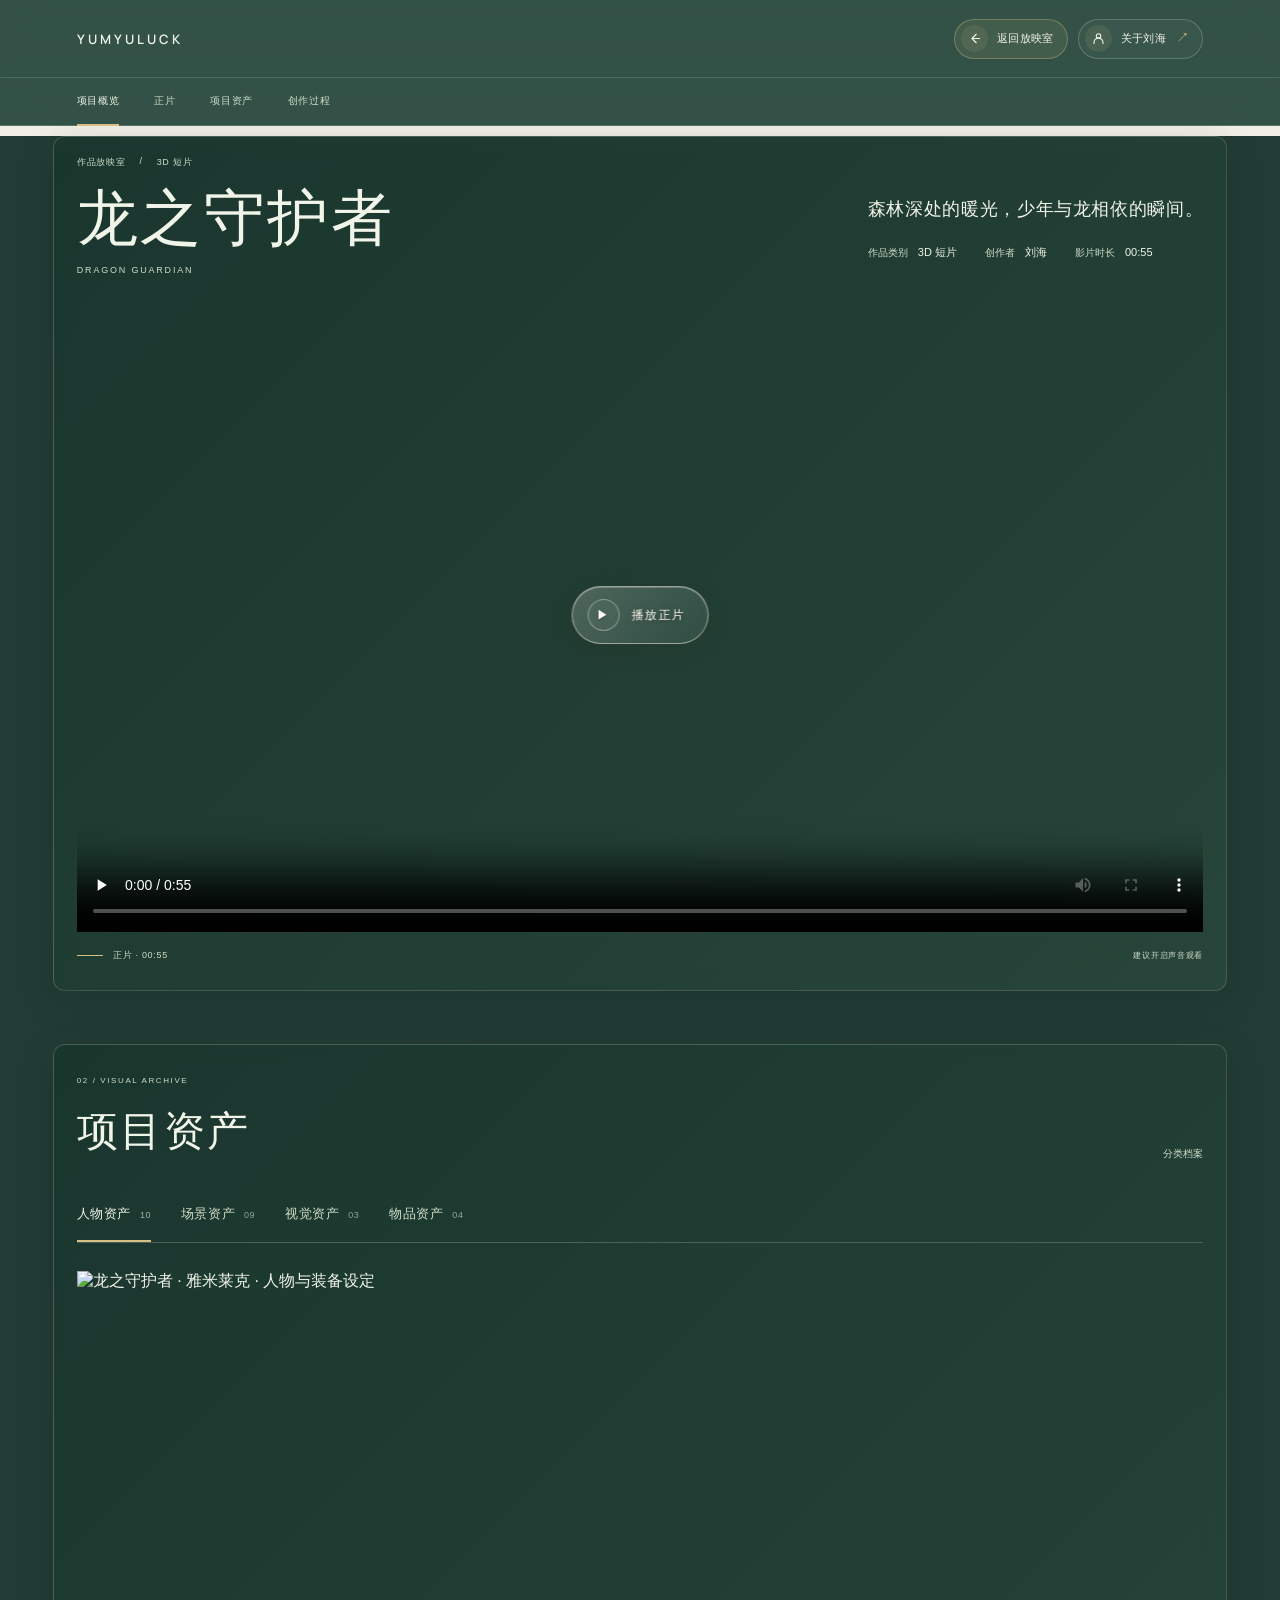
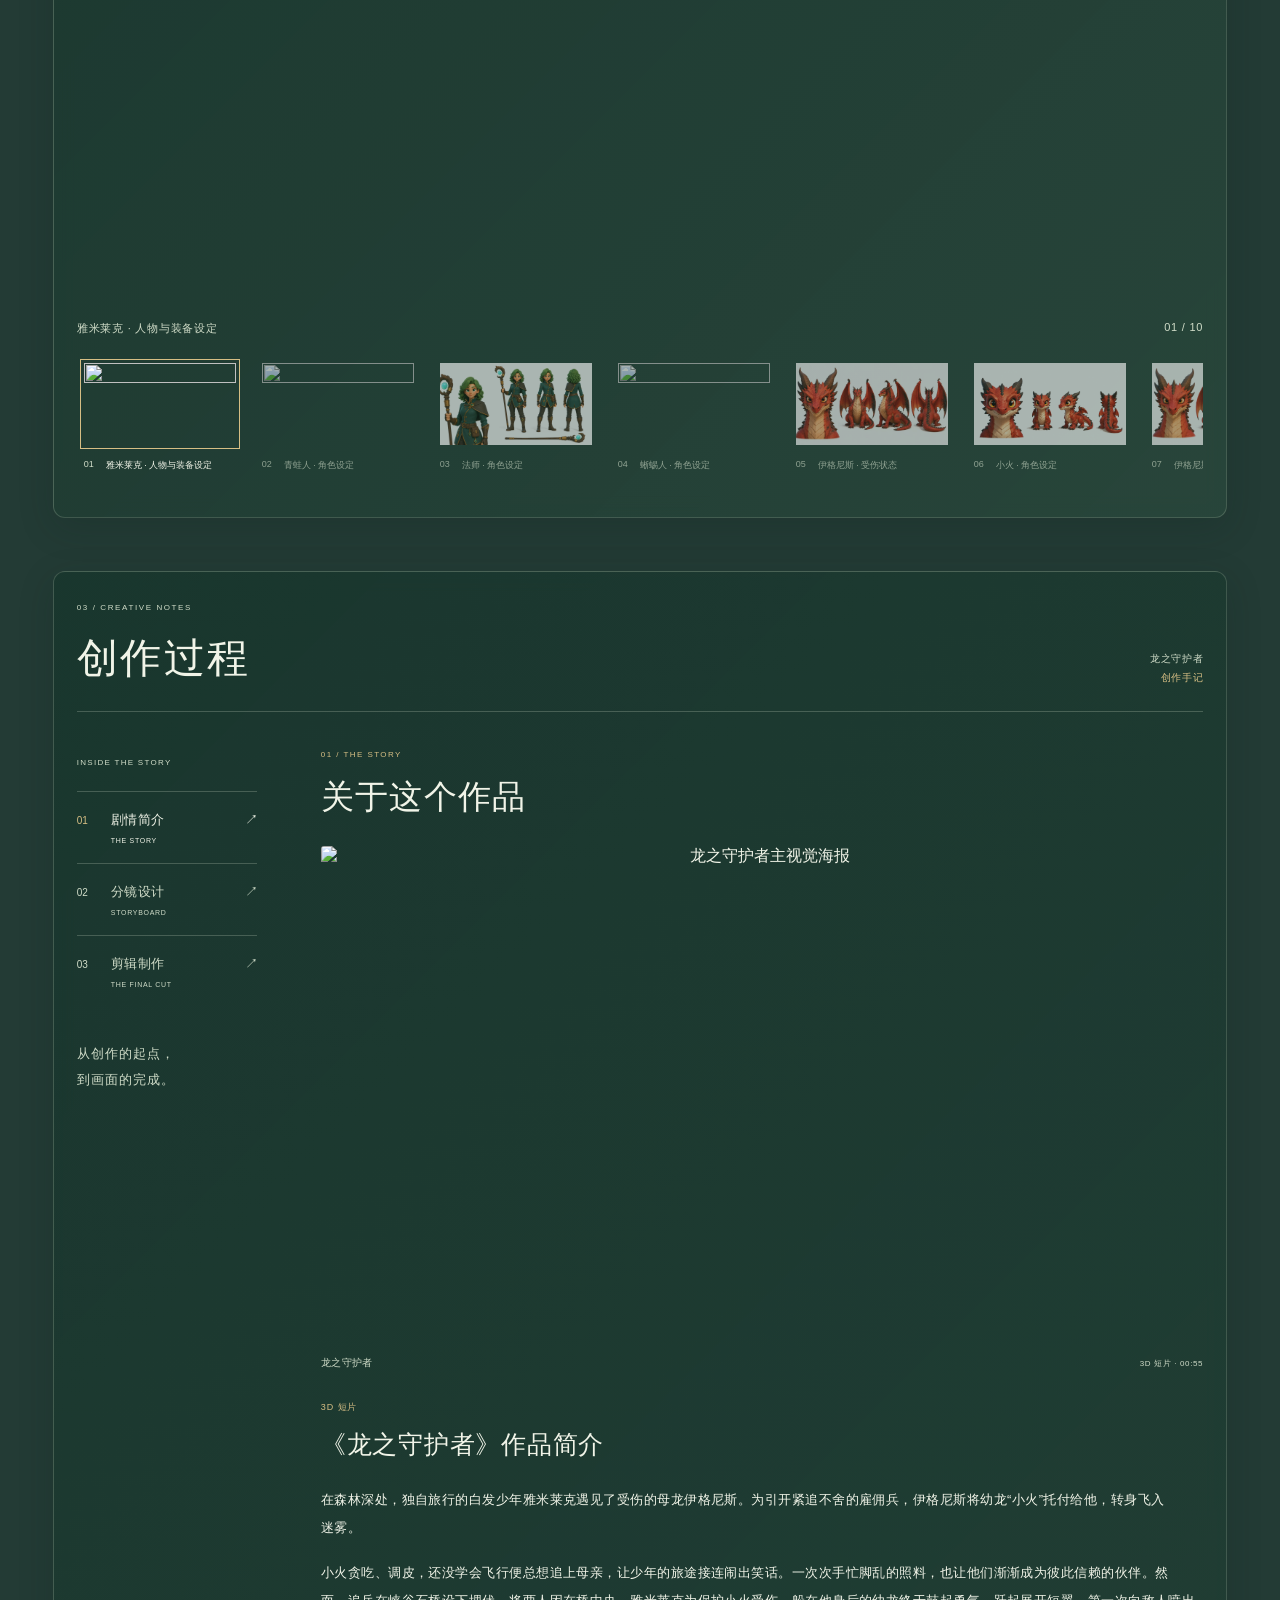
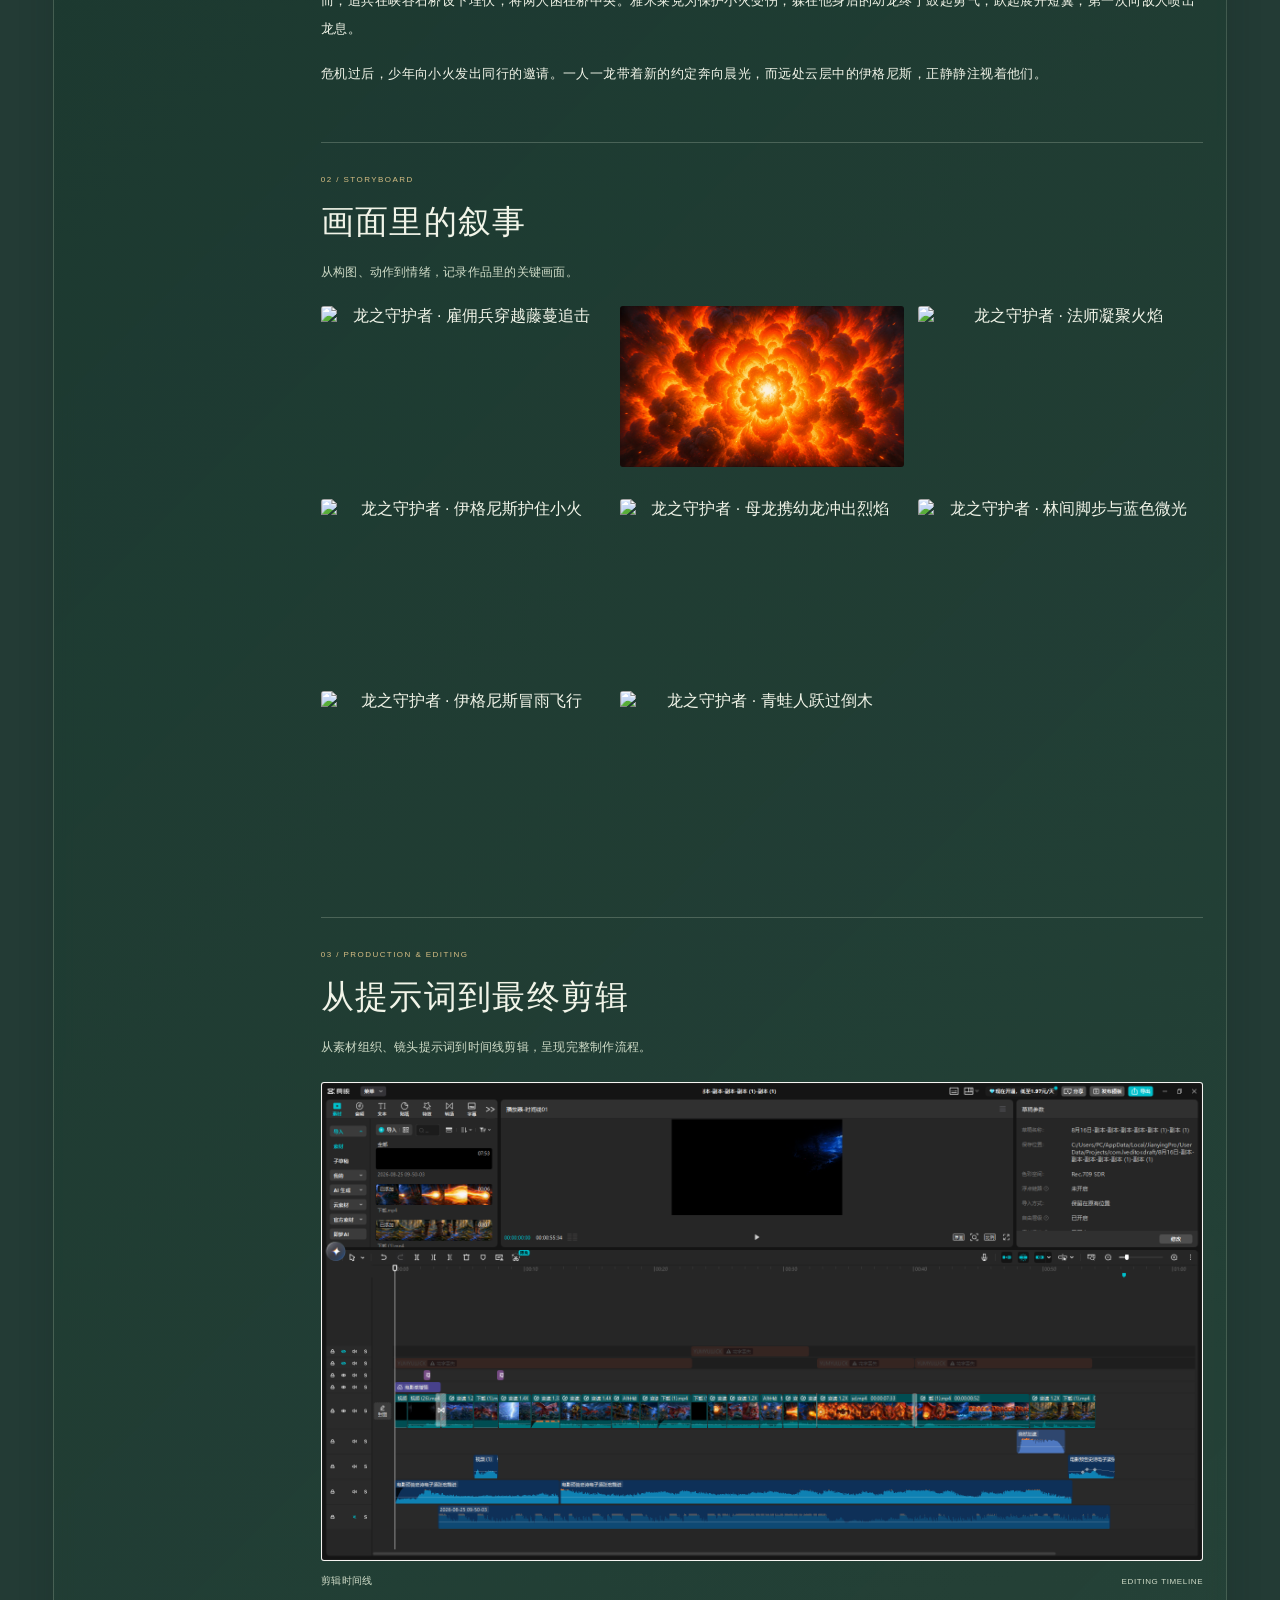
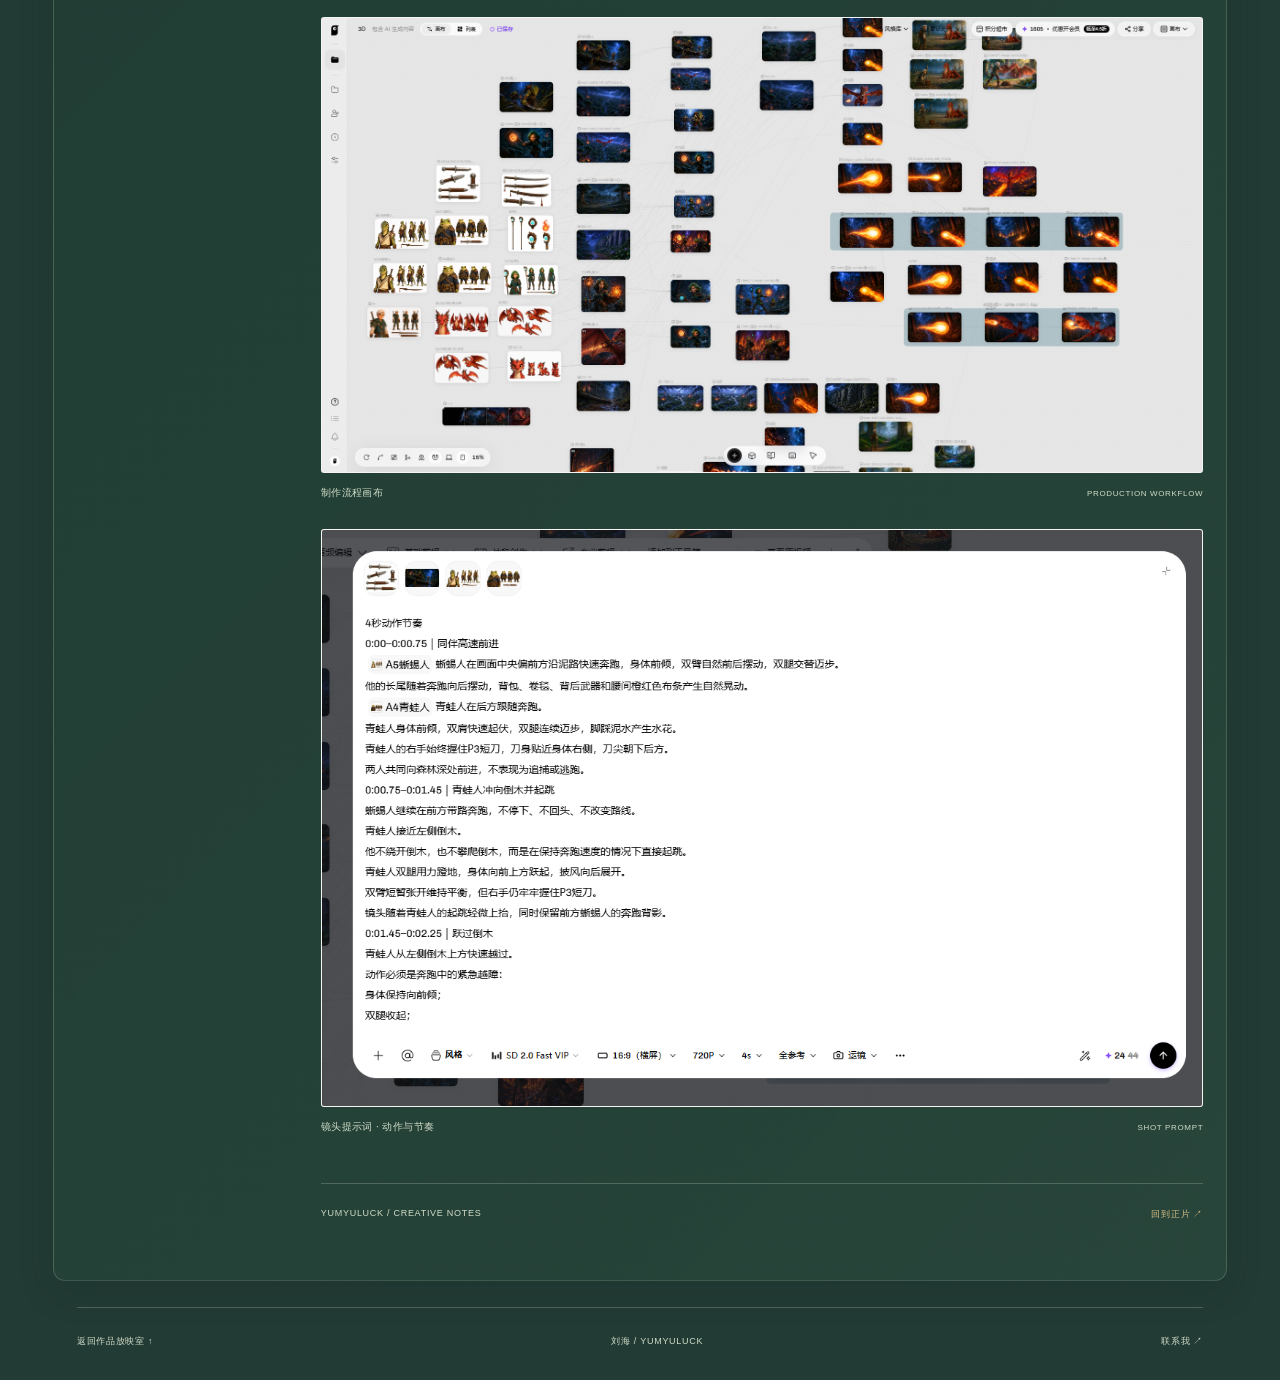
==== commit c79286db: "网页更新" ====
--- a/projects/dragon-guardian.html
+++ b/projects/dragon-guardian.html
@@ -1,5 +1,5 @@
-<!doctype html><html lang="zh-CN"><head><meta charset="UTF-8"><meta name="viewport" content="width=device-width,initial-scale=1"><meta name="theme-color" content="#f2efe6"><meta name="description" content="龙之守护者 — 刘海的3D 短片作品。"><title>龙之守护者 — YUMYULUCK</title><link rel="stylesheet" href="../project-page.css?v=9"><link rel="stylesheet" href="../project-layout.css?v=2"><link rel="stylesheet" href="../project-themes.css?v=4"><script src="../vendor/hls.min.js" defer></script><script src="../project-film.js?v=1" defer></script><script src="../project-page.js?v=6" defer></script><link rel="stylesheet" href="../creative-notebook.css?v=4"><script src="../creative-notebook.js?v=1" defer></script></head><body class="project-page project-showcase" data-project="dragon-guardian"><a class="detail-skip" href="#project-content">跳至项目内容</a><header class="detail-header"><a class="detail-brand" href="../index.html#home" aria-label="返回首页">YUMYULUCK</a><nav aria-label="项目导航"><a href="../index.html#works">← 返回放映室</a><a href="../index.html#about">关于刘海</a></nav></header><main id="project-content"><nav class="project-sections" aria-label="本项目栏目"><a class="is-active" href="#overview">项目概览</a><a href="#film">正片</a><a href="#assets">项目资产</a><a href="#process">创作过程</a></nav><div class="dunhuang-opening"><section class="project-masthead " id="project-intro"><div class="project-breadcrumb"><a href="../index.html#works">作品放映室</a><span>/</span><span>3D 短片</span></div><div class="dunhuang-hero-heading"><div><h1><span class="project-title-text">龙之守护者</span></h1><p class="dunhuang-title-en">DRAGON GUARDIAN</p></div></div><div class="dunhuang-introduction" id="overview" aria-label="项目介绍"><div class="project-summary"><p>森林深处的暖光，少年与龙相依的瞬间。</p><dl><div><dt>作品类别</dt><dd>3D 短片</dd></div><div><dt>创作者</dt><dd>刘海</dd></div><div><dt>影片时长</dt><dd>00:55</dd></div></dl></div></div></section>
-<section class="dunhuang-film page-section" id="film" aria-label="龙之守护者完整影片"><div class="dunhuang-media"><div class="project-screen"><video controls playsinline preload="metadata" poster="../assets/03-dragon-guardian.png" aria-label="龙之守护者完整影片" data-stream="../assets/films/dragon-guardian/index.m3u8"></video><button class="dunhuang-play" type="button" aria-label="播放龙之守护者完整影片" hidden><span class="dunhuang-play-mark" aria-hidden="true">▶</span><span class="dunhuang-play-text">播放正片</span></button></div><p class="film-error" hidden>影片暂时无法加载，请刷新页面重试。</p><div class="project-screen-caption"><span class="dunhuang-caption-left"><i class="dunhuang-caption-line" aria-hidden="true"></i>正片 · 00:55</span><span class="dunhuang-watch-note">建议开启声音观看</span></div></div></section></div><section class="project-assets page-section" id="assets" aria-labelledby="assets-title"><div class="project-section-heading"><div><p class="project-kicker">02 / VISUAL ARCHIVE</p><h2 id="assets-title">项目资产</h2></div><p>分类档案</p></div><div class="asset-library" data-asset-library><div class="asset-category-tabs" role="tablist" aria-label="项目资产分类"><button type="button" role="tab" id="asset-tab-characters" aria-controls="asset-category-panel" aria-selected="false" tabindex="-1" data-asset-category="characters">人物资产<span>00</span></button><button type="button" role="tab" id="asset-tab-scenes" aria-controls="asset-category-panel" aria-selected="false" tabindex="-1" data-asset-category="scenes">场景资产<span>00</span></button><button type="button" role="tab" id="asset-tab-visuals" aria-controls="asset-category-panel" aria-selected="true" tabindex="0" data-asset-category="visuals">视觉资产<span>01</span></button><button type="button" role="tab" id="asset-tab-objects" aria-controls="asset-category-panel" aria-selected="false" tabindex="-1" data-asset-category="objects">物品资产<span>00</span></button></div><div id="asset-category-panel" role="tabpanel" aria-labelledby="asset-tab-visuals" tabindex="0" class="asset-category-panel"><p class="asset-loading">正在整理视觉资产…</p></div><script type="application/json" data-project-assets>{"characters": [], "visuals": [{"src": "../assets/03-dragon-guardian.png", "title": "主视觉海报", "alt": "龙之守护者主视觉海报"}], "scenes": [], "process": [], "objects": []}</script></div></section><section class="project-process page-section creative-notebook" id="process" aria-labelledby="process-title" data-creative-notebook>
+<!doctype html><html lang="zh-CN"><head><meta charset="UTF-8"><meta name="viewport" content="width=device-width,initial-scale=1"><meta name="theme-color" content="#f2efe6"><meta name="description" content="龙之守护者 — 刘海的3D 短片作品。"><title>龙之守护者 — YUMYULUCK</title><link rel="stylesheet" href="../project-page.css?v=10"><link rel="stylesheet" href="../project-layout.css?v=2"><link rel="stylesheet" href="../project-themes.css?v=4"><script src="../vendor/hls.min.js" defer></script><script src="../project-film.js?v=1" defer></script><script src="../project-page.js?v=8" defer></script><link rel="stylesheet" href="../creative-notebook.css?v=4"><script src="../creative-notebook.js?v=1" defer></script><link rel="stylesheet" href="../project-navigation.css?v=1"></head><body class="project-page project-showcase" data-project="dragon-guardian"><a class="detail-skip" href="#project-content">跳至项目内容</a><header class="detail-header"><a class="detail-brand" href="../index.html#home" aria-label="返回首页">YUMYULUCK</a><nav class="detail-actions" aria-label="项目导航"><a class="detail-action detail-action-back" href="../index.html#works" aria-label="返回作品放映室"><span class="detail-action-icon"><svg viewBox="0 0 20 20" fill="none" aria-hidden="true"><path d="M12 5 7 10l5 5M7 10h9"/></svg></span><span class="detail-action-label">返回放映室</span></a><a class="detail-action detail-action-about" href="../index.html#about" aria-label="关于刘海"><span class="detail-action-icon"><svg viewBox="0 0 20 20" fill="none" aria-hidden="true"><circle cx="10" cy="7" r="2.6"/><path d="M4.7 16v-1.1a5.3 5.3 0 0 1 10.6 0V16"/></svg></span><span class="detail-action-label">关于刘海</span><span class="detail-action-arrow" aria-hidden="true">↗</span></a></nav></header><main id="project-content"><nav class="project-sections" aria-label="本项目栏目"><a class="is-active" href="#overview">项目概览</a><a href="#film">正片</a><a href="#assets">项目资产</a><a href="#process">创作过程</a></nav><div class="dunhuang-opening"><section class="project-masthead " id="project-intro"><div class="project-breadcrumb"><a href="../index.html#works">作品放映室</a><span>/</span><span>3D 短片</span></div><div class="dunhuang-hero-heading"><div><h1><span class="project-title-text">龙之守护者</span></h1><p class="dunhuang-title-en">DRAGON GUARDIAN</p></div></div><div class="dunhuang-introduction" id="overview" aria-label="项目介绍"><div class="project-summary"><p>森林深处的暖光，少年与龙相依的瞬间。</p><dl><div><dt>作品类别</dt><dd>3D 短片</dd></div><div><dt>创作者</dt><dd>刘海</dd></div><div><dt>影片时长</dt><dd>00:55</dd></div></dl></div></div></section>
+<section class="dunhuang-film page-section" id="film" aria-label="龙之守护者完整影片"><div class="dunhuang-media"><div class="project-screen"><video controls playsinline preload="metadata" poster="../assets/03-dragon-guardian.png" aria-label="龙之守护者完整影片" data-stream="../assets/films/dragon-guardian/index.m3u8"></video><button class="dunhuang-play" type="button" aria-label="播放龙之守护者完整影片" hidden><span class="dunhuang-play-mark" aria-hidden="true">▶</span><span class="dunhuang-play-text">播放正片</span></button></div><p class="film-error" hidden>影片暂时无法加载，请刷新页面重试。</p><div class="project-screen-caption"><span class="dunhuang-caption-left"><i class="dunhuang-caption-line" aria-hidden="true"></i>正片 · 00:55</span><span class="dunhuang-watch-note">建议开启声音观看</span></div></div></section></div><section class="project-assets page-section" id="assets" aria-labelledby="assets-title"><div class="project-section-heading"><div><p class="project-kicker">02 / VISUAL ARCHIVE</p><h2 id="assets-title">项目资产</h2></div><p>分类档案</p></div><div class="asset-library" data-asset-library><div class="asset-category-tabs" role="tablist" aria-label="项目资产分类"><button type="button" role="tab" id="asset-tab-characters" aria-controls="asset-category-panel" aria-selected="true" tabindex="0" data-asset-category="characters">人物资产<span>10</span></button><button type="button" role="tab" id="asset-tab-scenes" aria-controls="asset-category-panel" aria-selected="false" tabindex="-1" data-asset-category="scenes">场景资产<span>09</span></button><button type="button" role="tab" id="asset-tab-visuals" aria-controls="asset-category-panel" aria-selected="false" tabindex="-1" data-asset-category="visuals">视觉资产<span>03</span></button><button type="button" role="tab" id="asset-tab-objects" aria-controls="asset-category-panel" aria-selected="false" tabindex="-1" data-asset-category="objects">物品资产<span>04</span></button></div><div id="asset-category-panel" role="tabpanel" aria-labelledby="asset-tab-characters" tabindex="0" class="asset-category-panel"><p class="asset-loading">正在整理视觉资产…</p></div><script type="application/json" data-project-assets>{"characters": [{"src": "../assets/dragon-guardian/characters/yamilek-character-sheet.png", "title": "雅米莱克 · 人物与装备设定", "alt": "龙之守护者 · 雅米莱克 · 人物与装备设定"}, {"src": "../assets/dragon-guardian/characters/frog-adventurer-sheet.png", "title": "青蛙人 · 角色设定", "alt": "龙之守护者 · 青蛙人 · 角色设定"}, {"src": "../assets/dragon-guardian/characters/mage-character-sheet.png", "title": "法师 · 角色设定", "alt": "龙之守护者 · 法师 · 角色设定"}, {"src": "../assets/dragon-guardian/characters/lizard-adventurer-sheet.png", "title": "蜥蜴人 · 角色设定", "alt": "龙之守护者 · 蜥蜴人 · 角色设定"}, {"src": "../assets/dragon-guardian/characters/ignis-injured-sheet.jpg", "title": "伊格尼斯 · 受伤状态", "alt": "龙之守护者 · 伊格尼斯 · 受伤状态"}, {"src": "../assets/dragon-guardian/characters/xiaohuo-character-sheet.png", "title": "小火 · 角色设定", "alt": "龙之守护者 · 小火 · 角色设定"}, {"src": "../assets/dragon-guardian/characters/ignis-character-sheet.png", "title": "伊格尼斯 · 角色设定", "alt": "龙之守护者 · 伊格尼斯 · 角色设定"}, {"src": "../assets/dragon-guardian/characters/xiaohuo-expressions-01.png", "title": "小火 · 表情设定 01", "alt": "龙之守护者 · 小火 · 表情设定 01"}, {"src": "../assets/dragon-guardian/characters/xiaohuo-expressions-02.png", "title": "小火 · 表情设定 02", "alt": "龙之守护者 · 小火 · 表情设定 02"}, {"src": "../assets/dragon-guardian/characters/xiaohuo-expressions-03.png", "title": "小火 · 表情设定 03", "alt": "龙之守护者 · 小火 · 表情设定 03"}], "visuals": [{"src": "../assets/03-dragon-guardian.png", "title": "主视觉海报", "alt": "龙之守护者主视觉海报"}, {"src": "../assets/dragon-guardian/visuals/dragon-guardian-title.png", "title": "DRAGON GUARDIAN · 标题视觉", "alt": "龙之守护者 · DRAGON GUARDIAN · 标题视觉"}, {"src": "../assets/dragon-guardian/visuals/boy-and-dragons-forest.jpg", "title": "少年与双龙 · 森林相伴", "alt": "龙之守护者 · 少年与双龙 · 森林相伴"}], "scenes": [{"src": "../assets/dragon-guardian/scenes/storm-forest-fallen-tree.jpg", "title": "风暴森林 · 倒木与雷光", "alt": "龙之守护者 · 风暴森林 · 倒木与雷光"}, {"src": "../assets/dragon-guardian/scenes/storm-forest-cliff.jpg", "title": "风暴森林 · 崖壁小径", "alt": "龙之守护者 · 风暴森林 · 崖壁小径"}, {"src": "../assets/dragon-guardian/scenes/storm-forest-fire.jpg", "title": "风暴森林 · 烈焰蔓延", "alt": "龙之守护者 · 风暴森林 · 烈焰蔓延"}, {"src": "../assets/dragon-guardian/scenes/storm-forest-path.jpg", "title": "风暴森林 · 林间雨夜", "alt": "龙之守护者 · 风暴森林 · 林间雨夜"}, {"src": "../assets/dragon-guardian/scenes/storm-forest-panorama.jpg", "title": "风暴森林 · 全貌", "alt": "龙之守护者 · 风暴森林 · 全貌"}, {"src": "../assets/dragon-guardian/scenes/storm-forest-vines.png", "title": "风暴森林 · 藤蔓", "alt": "龙之守护者 · 风暴森林 · 藤蔓"}, {"src": "../assets/dragon-guardian/scenes/storm-forest-aerial.png", "title": "风暴森林 · 俯瞰远景", "alt": "龙之守护者 · 风暴森林 · 俯瞰远景"}, {"src": "../assets/dragon-guardian/scenes/storm-forest-valley.png", "title": "风暴森林 · 山谷纵深", "alt": "龙之守护者 · 风暴森林 · 山谷纵深"}, {"src": "../assets/dragon-guardian/scenes/sunrise-forest-valley.png", "title": "晨光山谷 · 溪流与远山", "alt": "龙之守护者 · 晨光山谷 · 溪流与远山"}], "process": [], "objects": [{"src": "../assets/dragon-guardian/objects/longsword-and-scabbard.png", "title": "长剑与剑鞘", "alt": "龙之守护者 · 长剑与剑鞘"}, {"src": "../assets/dragon-guardian/objects/shortsword-and-scabbard.png", "title": "短剑与剑鞘", "alt": "龙之守护者 · 短剑与剑鞘"}, {"src": "../assets/dragon-guardian/objects/curved-sword-and-scabbard.png", "title": "弯刀与刀鞘", "alt": "龙之守护者 · 弯刀与刀鞘"}, {"src": "../assets/dragon-guardian/objects/mage-staff.png", "title": "法师木杖与宝珠", "alt": "龙之守护者 · 法师木杖与宝珠"}]}</script></div></section><section class="project-process page-section creative-notebook" id="process" aria-labelledby="process-title" data-creative-notebook>
   <div class="project-section-heading notebook-heading">
     <div><p class="project-kicker">03 / CREATIVE NOTES</p><h2 id="process-title">创作过程</h2></div>
     <p>龙之守护者<span>创作手记</span></p>
@@ -19,24 +19,29 @@
           <button type="button" class="notebook-image-button" data-notebook-image data-caption="龙之守护者 · 主视觉海报" aria-label="放大查看龙之守护者海报"><img src="../assets/03-dragon-guardian.png" alt="龙之守护者主视觉海报" width="1672" height="941" loading="lazy"><span class="notebook-zoom" aria-hidden="true">↗ 放大查看</span></button>
           <figcaption><span>龙之守护者</span><span>3D 短片 · 00:55</span></figcaption>
         </figure>
-        <div class="notebook-story-copy notebook-synopsis"><div><span class="notebook-label">3D 短片</span><h4>《龙之守护者》作品简介</h4></div><div class="notebook-synopsis-text"><p>森林深处的暖光，少年与龙相依的瞬间。</p><p class="notebook-pending-text">完整简介待补充</p></div></div>
+        <div class="notebook-story-copy notebook-synopsis"><div><span class="notebook-label">3D 短片</span><h4>《龙之守护者》作品简介</h4></div><div class="notebook-synopsis-text"><p>在森林深处，独自旅行的白发少年雅米莱克遇见了受伤的母龙伊格尼斯。为引开紧追不舍的雇佣兵，伊格尼斯将幼龙“小火”托付给他，转身飞入迷雾。</p><p>小火贪吃、调皮，还没学会飞行便总想追上母亲，让少年的旅途接连闹出笑话。一次次手忙脚乱的照料，也让他们渐渐成为彼此信赖的伙伴。然而，追兵在峡谷石桥设下埋伏，将两人困在桥中央。雅米莱克为保护小火受伤，躲在他身后的幼龙终于鼓起勇气，跃起展开短翼，第一次向敌人喷出龙息。</p><p>危机过后，少年向小火发出同行的邀请。一人一龙带着新的约定奔向晨光，而远处云层中的伊格尼斯，正静静注视着他们。</p></div></div>
       </article>
       <article class="notebook-chapter" id="making-boards" aria-labelledby="making-boards-title">
-        <header class="notebook-chapter-heading"><p>02 / STORYBOARD</p><h3 id="making-boards-title">画面里的叙事</h3><span class="notebook-status">分镜图待补充</span></header>
+        <header class="notebook-chapter-heading"><p>02 / STORYBOARD</p><h3 id="making-boards-title">画面里的叙事</h3></header>
         <p class="notebook-intro">从构图、动作到情绪，记录作品里的关键画面。</p>
         <div class="notebook-shot-grid notebook-storyboard-grid">
-          <figure class="notebook-figure"><div class="notebook-empty notebook-board-empty"><span class="notebook-empty-number" aria-hidden="true">01</span><p>分镜图待补充</p></div></figure>
-          <figure class="notebook-figure"><div class="notebook-empty notebook-board-empty"><span class="notebook-empty-number" aria-hidden="true">02</span><p>分镜图待补充</p></div></figure>
-          <figure class="notebook-figure"><div class="notebook-empty notebook-board-empty"><span class="notebook-empty-number" aria-hidden="true">03</span><p>分镜图待补充</p></div></figure>
+          <figure class="notebook-figure"><button type="button" class="notebook-image-button" data-notebook-image data-caption="龙之守护者 · 雇佣兵穿越藤蔓追击" aria-label="放大查看雇佣兵穿越藤蔓追击"><img src="../assets/dragon-guardian/storyboards/mercenaries-vine-pursuit.png" alt="龙之守护者 · 雇佣兵穿越藤蔓追击" width="1672" height="941" loading="lazy"><span class="notebook-zoom" aria-hidden="true">↗ 放大查看</span></button><figcaption><span><i>01</i>雇佣兵穿越藤蔓追击</span></figcaption></figure>
+          <figure class="notebook-figure"><button type="button" class="notebook-image-button" data-notebook-image data-caption="龙之守护者 · 烈焰爆发" aria-label="放大查看烈焰爆发"><img src="../assets/dragon-guardian/storyboards/fireball-burst.png" alt="龙之守护者 · 烈焰爆发" width="1672" height="941" loading="lazy"><span class="notebook-zoom" aria-hidden="true">↗ 放大查看</span></button><figcaption><span><i>02</i>烈焰爆发</span></figcaption></figure>
+          <figure class="notebook-figure"><button type="button" class="notebook-image-button" data-notebook-image data-caption="龙之守护者 · 法师凝聚火焰" aria-label="放大查看法师凝聚火焰"><img src="../assets/dragon-guardian/storyboards/mage-casts-fire.png" alt="龙之守护者 · 法师凝聚火焰" width="1672" height="941" loading="lazy"><span class="notebook-zoom" aria-hidden="true">↗ 放大查看</span></button><figcaption><span><i>03</i>法师凝聚火焰</span></figcaption></figure>
+          <figure class="notebook-figure"><button type="button" class="notebook-image-button" data-notebook-image data-caption="龙之守护者 · 伊格尼斯护住小火" aria-label="放大查看伊格尼斯护住小火"><img src="../assets/dragon-guardian/storyboards/ignis-protects-xiaohuo.png" alt="龙之守护者 · 伊格尼斯护住小火" width="1672" height="941" loading="lazy"><span class="notebook-zoom" aria-hidden="true">↗ 放大查看</span></button><figcaption><span><i>04</i>伊格尼斯护住小火</span></figcaption></figure>
+          <figure class="notebook-figure"><button type="button" class="notebook-image-button" data-notebook-image data-caption="龙之守护者 · 母龙携幼龙冲出烈焰" aria-label="放大查看母龙携幼龙冲出烈焰"><img src="../assets/dragon-guardian/storyboards/dragons-escape-explosion.png" alt="龙之守护者 · 母龙携幼龙冲出烈焰" width="1672" height="941" loading="lazy"><span class="notebook-zoom" aria-hidden="true">↗ 放大查看</span></button><figcaption><span><i>05</i>母龙携幼龙冲出烈焰</span></figcaption></figure>
+          <figure class="notebook-figure"><button type="button" class="notebook-image-button" data-notebook-image data-caption="龙之守护者 · 林间脚步与蓝色微光" aria-label="放大查看林间脚步与蓝色微光"><img src="../assets/dragon-guardian/storyboards/forest-footsteps.png" alt="龙之守护者 · 林间脚步与蓝色微光" width="1672" height="941" loading="lazy"><span class="notebook-zoom" aria-hidden="true">↗ 放大查看</span></button><figcaption><span><i>06</i>林间脚步与蓝色微光</span></figcaption></figure>
+          <figure class="notebook-figure"><button type="button" class="notebook-image-button" data-notebook-image data-caption="龙之守护者 · 伊格尼斯冒雨飞行" aria-label="放大查看伊格尼斯冒雨飞行"><img src="../assets/dragon-guardian/storyboards/ignis-storm-flight.png" alt="龙之守护者 · 伊格尼斯冒雨飞行" width="1672" height="941" loading="lazy"><span class="notebook-zoom" aria-hidden="true">↗ 放大查看</span></button><figcaption><span><i>07</i>伊格尼斯冒雨飞行</span></figcaption></figure>
+          <figure class="notebook-figure"><button type="button" class="notebook-image-button" data-notebook-image data-caption="龙之守护者 · 青蛙人跃过倒木" aria-label="放大查看青蛙人跃过倒木"><img src="../assets/dragon-guardian/storyboards/frog-leaps-fallen-tree.png" alt="龙之守护者 · 青蛙人跃过倒木" width="1672" height="941" loading="lazy"><span class="notebook-zoom" aria-hidden="true">↗ 放大查看</span></button><figcaption><span><i>08</i>青蛙人跃过倒木</span></figcaption></figure>
         </div>
       </article>
       <article class="notebook-chapter" id="making-edit" aria-labelledby="making-edit-title">
         <header class="notebook-chapter-heading"><p>03 / PRODUCTION & EDITING</p><h3 id="making-edit-title">从提示词到最终剪辑</h3></header>
         <p class="notebook-intro">从素材组织、镜头提示词到时间线剪辑，呈现完整制作流程。</p>
         <div class="notebook-production-grid">
-          <figure class="notebook-figure notebook-production-figure"><div class="notebook-empty notebook-production-empty"><span class="notebook-empty-number" aria-hidden="true">01</span><p>制作流程图待补充</p><span>素材组织 · 镜头关联</span></div><figcaption><span>制作流程总览</span><span>WORKFLOW</span></figcaption></figure>
-          <figure class="notebook-figure notebook-production-figure"><div class="notebook-empty notebook-production-empty"><span class="notebook-empty-number" aria-hidden="true">02</span><p>提示词截图待补充</p><span>镜头 · 光影 · 声音</span></div><figcaption><span>提示词与声画设计</span><span>PROMPT & SOUND</span></figcaption></figure>
-          <figure class="notebook-figure notebook-production-figure notebook-production-wide"><div class="notebook-empty notebook-production-empty notebook-timeline-empty"><span class="notebook-empty-number" aria-hidden="true">03</span><p>剪辑时间线待补充</p><span>画面 · 字幕 · 音乐 · 声音</span></div><figcaption><span>剪辑时间线</span><span>EDITING TIMELINE</span></figcaption></figure>
+          <figure class="notebook-figure notebook-production-figure notebook-production-wide"><button type="button" class="notebook-image-button" data-notebook-image data-caption="龙之守护者 · 剪辑时间线" aria-label="放大查看剪辑时间线"><img src="../assets/dragon-guardian/process/editing-timeline.png" alt="龙之守护者 · 剪辑时间线" width="1920" height="1040" loading="lazy"><span class="notebook-zoom" aria-hidden="true">↗ 放大查看</span></button><figcaption><span>剪辑时间线</span><span>EDITING TIMELINE</span></figcaption></figure>
+          <figure class="notebook-figure notebook-production-figure notebook-production-wide"><button type="button" class="notebook-image-button" data-notebook-image data-caption="龙之守护者 · 制作流程画布" aria-label="放大查看制作流程画布"><img src="../assets/dragon-guardian/process/production-workflow.png" alt="龙之守护者 · 制作流程画布" width="1920" height="991" loading="lazy"><span class="notebook-zoom" aria-hidden="true">↗ 放大查看</span></button><figcaption><span>制作流程画布</span><span>PRODUCTION WORKFLOW</span></figcaption></figure>
+          <figure class="notebook-figure notebook-production-figure notebook-production-wide"><button type="button" class="notebook-image-button" data-notebook-image data-caption="龙之守护者 · 镜头提示词 · 动作与节奏" aria-label="放大查看镜头提示词 · 动作与节奏"><img src="../assets/dragon-guardian/process/shot-prompt.png" alt="龙之守护者 · 镜头提示词 · 动作与节奏" width="1204" height="787" loading="lazy"><span class="notebook-zoom" aria-hidden="true">↗ 放大查看</span></button><figcaption><span>镜头提示词 · 动作与节奏</span><span>SHOT PROMPT</span></figcaption></figure>
         </div>
       </article>
       <div class="notebook-ending"><span>YUMYULUCK / CREATIVE NOTES</span><a href="#film">回到正片 ↗</a></div>
--- a/project-page.css
+++ b/project-page.css
@@ -37,3 +37,5 @@
 @media(max-width:700px){.asset-category-tabs{gap:18px;margin-bottom:20px}.asset-category-tabs button{font-size:11px;padding:12px 0 14px}.asset-category-tabs button span{margin-left:5px;font-size:8px}.asset-empty{min-height:180px}}
 @media(max-width:700px){.asset-category-tabs{display:grid;grid-template-columns:repeat(4,minmax(0,1fr));gap:0}.asset-category-tabs button{font-size:11px;text-align:center;letter-spacing:0}.asset-category-tabs button span{display:block;margin:5px 0 0}}
 .asset-thumbnails{scrollbar-width:none;-ms-overflow-style:none;cursor:grab;user-select:none;-webkit-user-select:none;overscroll-behavior-x:contain}.asset-thumbnails::-webkit-scrollbar{display:none}.asset-thumbnails .asset-thumb{cursor:inherit}.asset-thumbnails.is-dragging{cursor:grabbing}.asset-thumbnails img{-webkit-user-drag:none;user-select:none}
+
+.asset-stage>video{display:block;width:100%;height:auto;aspect-ratio:1672/941;object-fit:contain;background:#161616}.asset-thumb>.asset-video-thumbnail{display:grid;place-items:center;width:100%;aspect-ratio:16/9;background:#efe4cd;border:1px solid transparent;font-size:14px;letter-spacing:.04em}.asset-thumb.is-selected>.asset-video-thumbnail{border-color:#a17f4c}
--- a/project-themes.css
+++ b/project-themes.css
@@ -4,11 +4,11 @@
 .project-showcase[data-project="golden-wish"]{--theme-art:url('assets/golden-wish-background.png');--theme-base:#d9d0dd;--theme-ink:#3c3046;--theme-muted:#76647d;--theme-accent:#a17b48;--theme-line:#7c6c8438;--theme-header:#eee7efdf;--theme-sheet-start:#fcf9fcbd;--theme-sheet-end:#f2eaf4a8;--theme-sheet-border:#fffaff99;--theme-shadow:#49374c0e;--theme-empty:#fbf6fd73}
 .project-showcase[data-project="dragon-guardian"]{--theme-art:url('assets/dragon-guardian-background.png');--theme-base:#233b35;--theme-ink:#f1f4e8;--theme-muted:#d0dcc8;--theme-accent:#d6be84;--theme-line:#d3dfce3d;--theme-header:#183c32e0;--theme-sheet-start:#18362de0;--theme-sheet-end:#29483cc9;--theme-sheet-border:#d5e0c933;--theme-shadow:#0d221c33;--theme-empty:#18362d80}
 .project-showcase[data-project="veo"]{--theme-art:url('assets/veo-background.png');--theme-base:#efe4d3;--theme-ink:#493925;--theme-muted:#8b7253;--theme-accent:#a57843;--theme-line:#96734733;--theme-header:#faf3e7df;--theme-sheet-start:#fffaf1bd;--theme-sheet-end:#f8efdfa8;--theme-sheet-border:#fffdf299;--theme-shadow:#8c6c400d;--theme-empty:#fff9ec73}
-.project-showcase[data-project="fluffy-knight"]{--theme-art:url('assets/fluffy-knight-cover.jpg');--theme-base:#e7edf0;--theme-ink:#304d5b;--theme-muted:#657d87;--theme-accent:#b28b4b;--theme-line:#547b8c33;--theme-header:#eef5f8eb;--theme-sheet-start:#f6fbfde8;--theme-sheet-end:#e8f1f5dc;--theme-sheet-border:#ffffffa6;--theme-shadow:#385b6d0d;--theme-empty:#f6fbfd73}
-.project-showcase[data-project="reverse-scent"]{--theme-art:url('assets/reverse-scent-cover.jpg');--theme-base:#e5e1d8;--theme-ink:#3d4038;--theme-muted:#727766;--theme-accent:#888267;--theme-line:#757b6833;--theme-header:#efeee6e8;--theme-sheet-start:#f7f6eedf;--theme-sheet-end:#eae9dfd9;--theme-sheet-border:#fffff480;--theme-shadow:#474b3b0d;--theme-empty:#f7f6ee73}
+.project-showcase[data-project="fluffy-knight"]{--theme-art:url('assets/fluffy-knight/visuals/ivory-blue-background.png');--theme-base:#e7edf0;--theme-ink:#304d5b;--theme-muted:#657d87;--theme-accent:#b28b4b;--theme-line:#547b8c33;--theme-header:#eef5f8eb;--theme-sheet-start:#f6fbfde8;--theme-sheet-end:#e8f1f5dc;--theme-sheet-border:#ffffffa6;--theme-shadow:#385b6d0d;--theme-empty:#f6fbfd73}
+.project-showcase[data-project="reverse-scent"]{--theme-art:url('assets/reverse-scent/visuals/incense-background.png');--theme-base:#e5e1d8;--theme-ink:#3d4038;--theme-muted:#727766;--theme-accent:#888267;--theme-line:#757b6833;--theme-header:#efeee6e8;--theme-sheet-start:#f7f6eedf;--theme-sheet-end:#eae9dfd9;--theme-sheet-border:#fffff480;--theme-shadow:#474b3b0d;--theme-empty:#f7f6ee73}
 .project-showcase[data-project="sakura"]{--theme-art:url('assets/sakura-background.png');--theme-base:#f1e5e9;--theme-ink:#483443;--theme-muted:#8e7183;--theme-accent:#ae6c87;--theme-line:#a0728a33;--theme-header:#fff0f5e8;--theme-sheet-start:#fff7fae8;--theme-sheet-end:#f7e8efdc;--theme-sheet-border:#fffaff99;--theme-shadow:#7d4b680d;--theme-empty:#fff5f973}
 .project-showcase:not(.project-dunhuang)::before{content:"";position:fixed;inset:0;z-index:-1;pointer-events:none;background:var(--theme-art) center/cover no-repeat}
-.project-showcase[data-project="fluffy-knight"]::before,.project-showcase[data-project="reverse-scent"]::before{filter:blur(20px);transform:scale(1.06);opacity:.55}
+
 .project-showcase .detail-header,.project-showcase .project-sections{background:var(--theme-header);border-color:var(--theme-line)}
 .project-showcase .dunhuang-opening::before,.project-showcase .page-section::before{background:linear-gradient(135deg,var(--theme-sheet-start),var(--theme-sheet-end));border-color:var(--theme-sheet-border);box-shadow:0 10px 35px var(--theme-shadow)}
 .project-showcase .dunhuang-hero-heading h1,.project-showcase .project-sections a.is-active,.project-showcase .asset-category-tabs button[aria-selected=true],.project-showcase .asset-thumb.is-selected b{color:var(--theme-ink)}
--- a/project-navigation.css
+++ b/project-navigation.css
@@ -0,0 +1,16 @@
+/* Project navigation: compact controls that inherit each film's own palette. */
+.project-showcase .detail-header{padding:14px 6%;min-height:78px}
+.project-showcase .detail-header .detail-actions{display:flex;align-items:center;gap:10px;flex-shrink:0}
+.project-showcase .detail-header .detail-actions .detail-action{position:relative;display:inline-flex;align-items:center;justify-content:center;gap:9px;min-height:40px;padding:5px 13px 5px 6px;border:1px solid var(--theme-line);border-radius:40px;color:var(--theme-ink);background:color-mix(in srgb,var(--theme-ink) 3%,transparent);font-size:11px;line-height:1.4;letter-spacing:.03em;white-space:nowrap;text-decoration:none;box-shadow:0 2px 7px #00000003;transition:background-color 220ms ease,border-color 220ms ease,box-shadow 280ms ease,transform 280ms cubic-bezier(.16,1,.3,1)}
+.project-showcase .detail-header .detail-actions .detail-action-back{background:color-mix(in srgb,var(--theme-accent) 10%,transparent);border-color:color-mix(in srgb,var(--theme-accent) 35%,transparent)}
+.project-showcase .detail-header .detail-actions .detail-action:hover{color:var(--theme-ink);background:color-mix(in srgb,var(--theme-accent) 17%,transparent);border-color:color-mix(in srgb,var(--theme-accent) 65%,transparent);box-shadow:0 5px 14px color-mix(in srgb,var(--theme-accent) 12%,transparent);transform:translateY(-2px)}
+.project-showcase .detail-header .detail-actions .detail-action:active{transform:translateY(0) scale(.97);box-shadow:none}
+.project-showcase .detail-header .detail-actions .detail-action:focus-visible{outline:2px solid var(--theme-accent);outline-offset:4px}
+.detail-actions .detail-action-icon{display:grid;place-items:center;width:27px;height:27px;flex:0 0 27px;border-radius:50%;background:color-mix(in srgb,var(--theme-accent) 11%,transparent);transition:background-color 220ms ease}
+.detail-actions .detail-action-icon svg{display:block;width:17px;height:17px;stroke:currentColor;stroke-width:1.3;stroke-linecap:round;stroke-linejoin:round;transition:transform 340ms cubic-bezier(.16,1,.3,1)}
+.detail-actions .detail-action-back:hover .detail-action-icon svg{transform:translateX(-2px)}
+.detail-actions .detail-action-arrow{font-family:Arial,sans-serif;font-size:13px;margin-left:1px;color:var(--theme-accent);transition:transform 340ms cubic-bezier(.16,1,.3,1)}
+.detail-actions .detail-action-about:hover .detail-action-arrow{transform:translate(2px,-2px)}
+@media(max-width:700px){.project-showcase .detail-header{padding:12px 7%;min-height:70px;gap:10px}.project-showcase .detail-header .detail-actions{gap:7px}.project-showcase .detail-header .detail-actions .detail-action{min-height:36px;font-size:10px;padding:4px 10px 4px 5px;gap:6px}.detail-actions .detail-action-icon{width:25px;height:25px;flex-basis:25px}.detail-actions .detail-action-icon svg{width:16px;height:16px}.detail-actions .detail-action-arrow{display:none}}
+@media(max-width:360px){.project-showcase .detail-header .detail-actions .detail-action-about{width:36px;padding:4px}.detail-actions .detail-action-about .detail-action-label{position:absolute;width:1px;height:1px;overflow:hidden;clip-path:inset(50%);white-space:nowrap}}
+@media(prefers-reduced-motion:reduce){.project-showcase .detail-header .detail-actions .detail-action,.detail-actions .detail-action-icon,.detail-actions .detail-action-icon svg,.detail-actions .detail-action-arrow{transition:none}}
